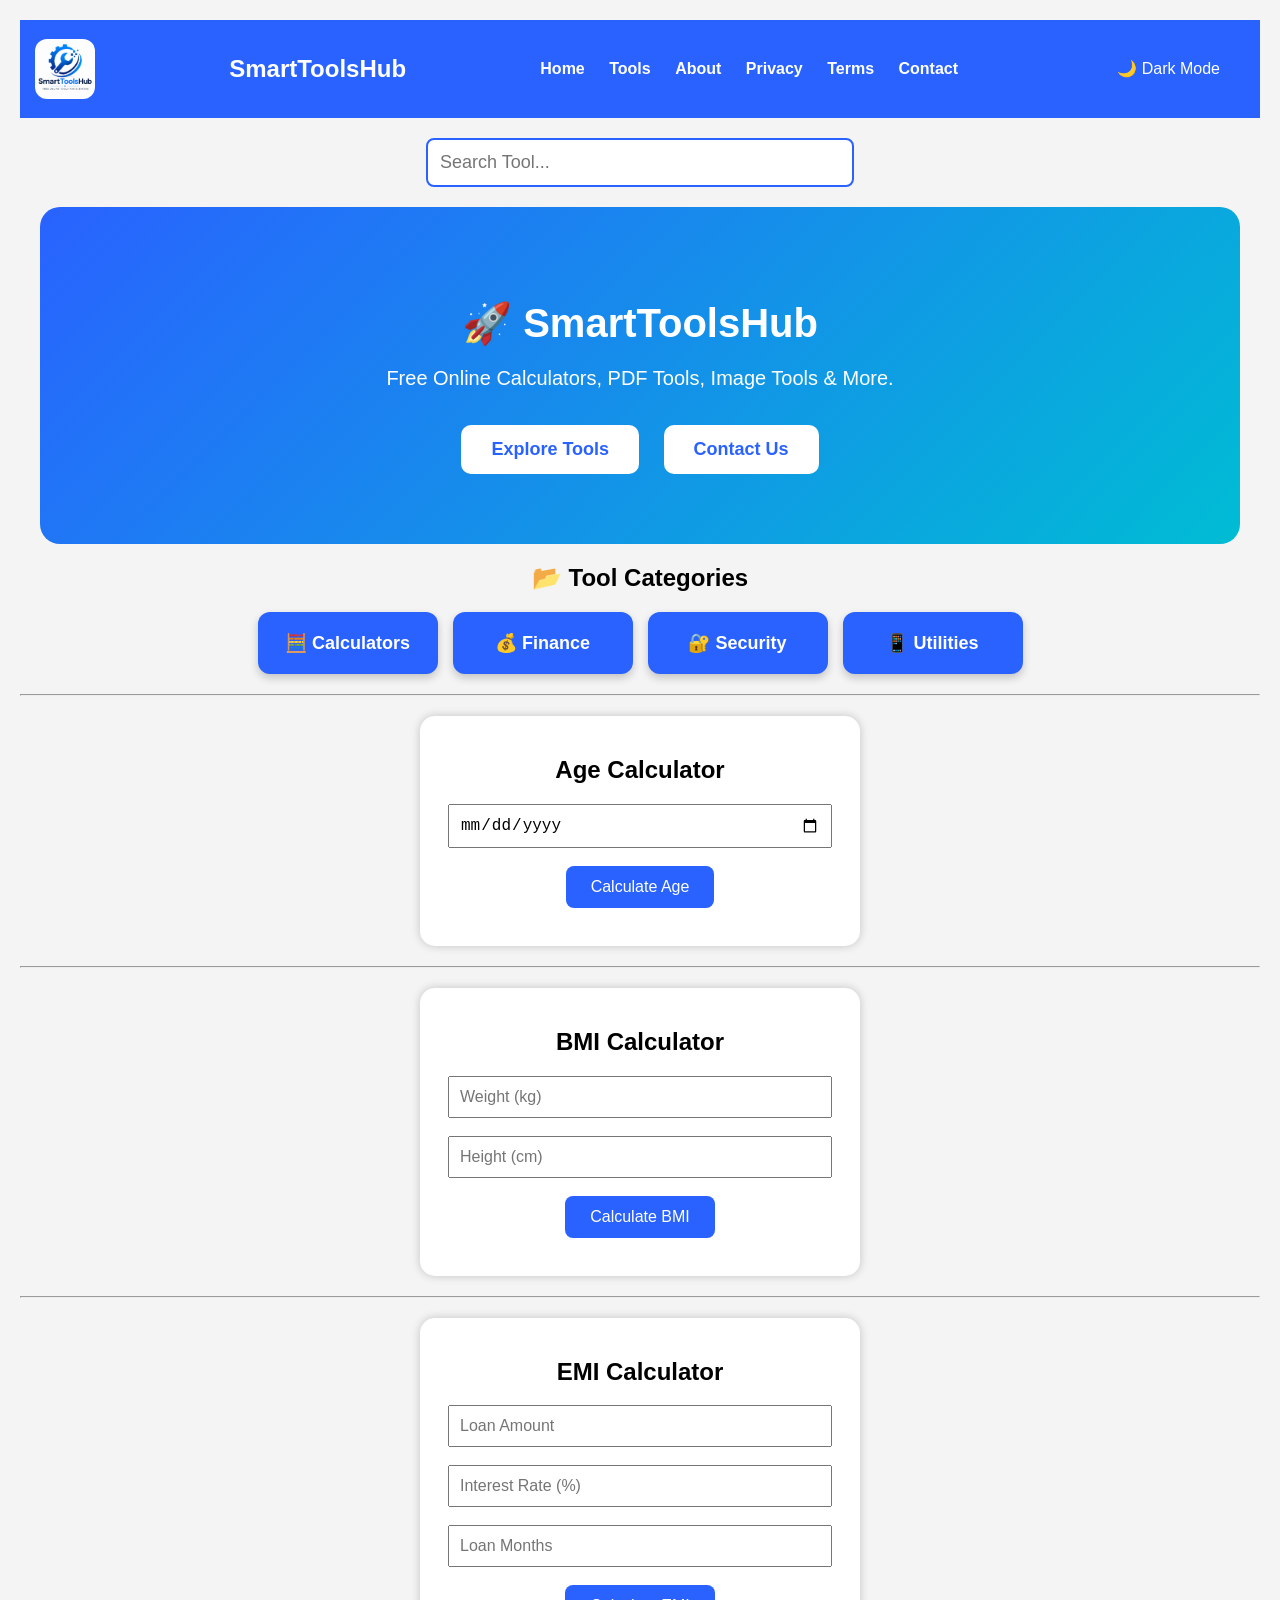
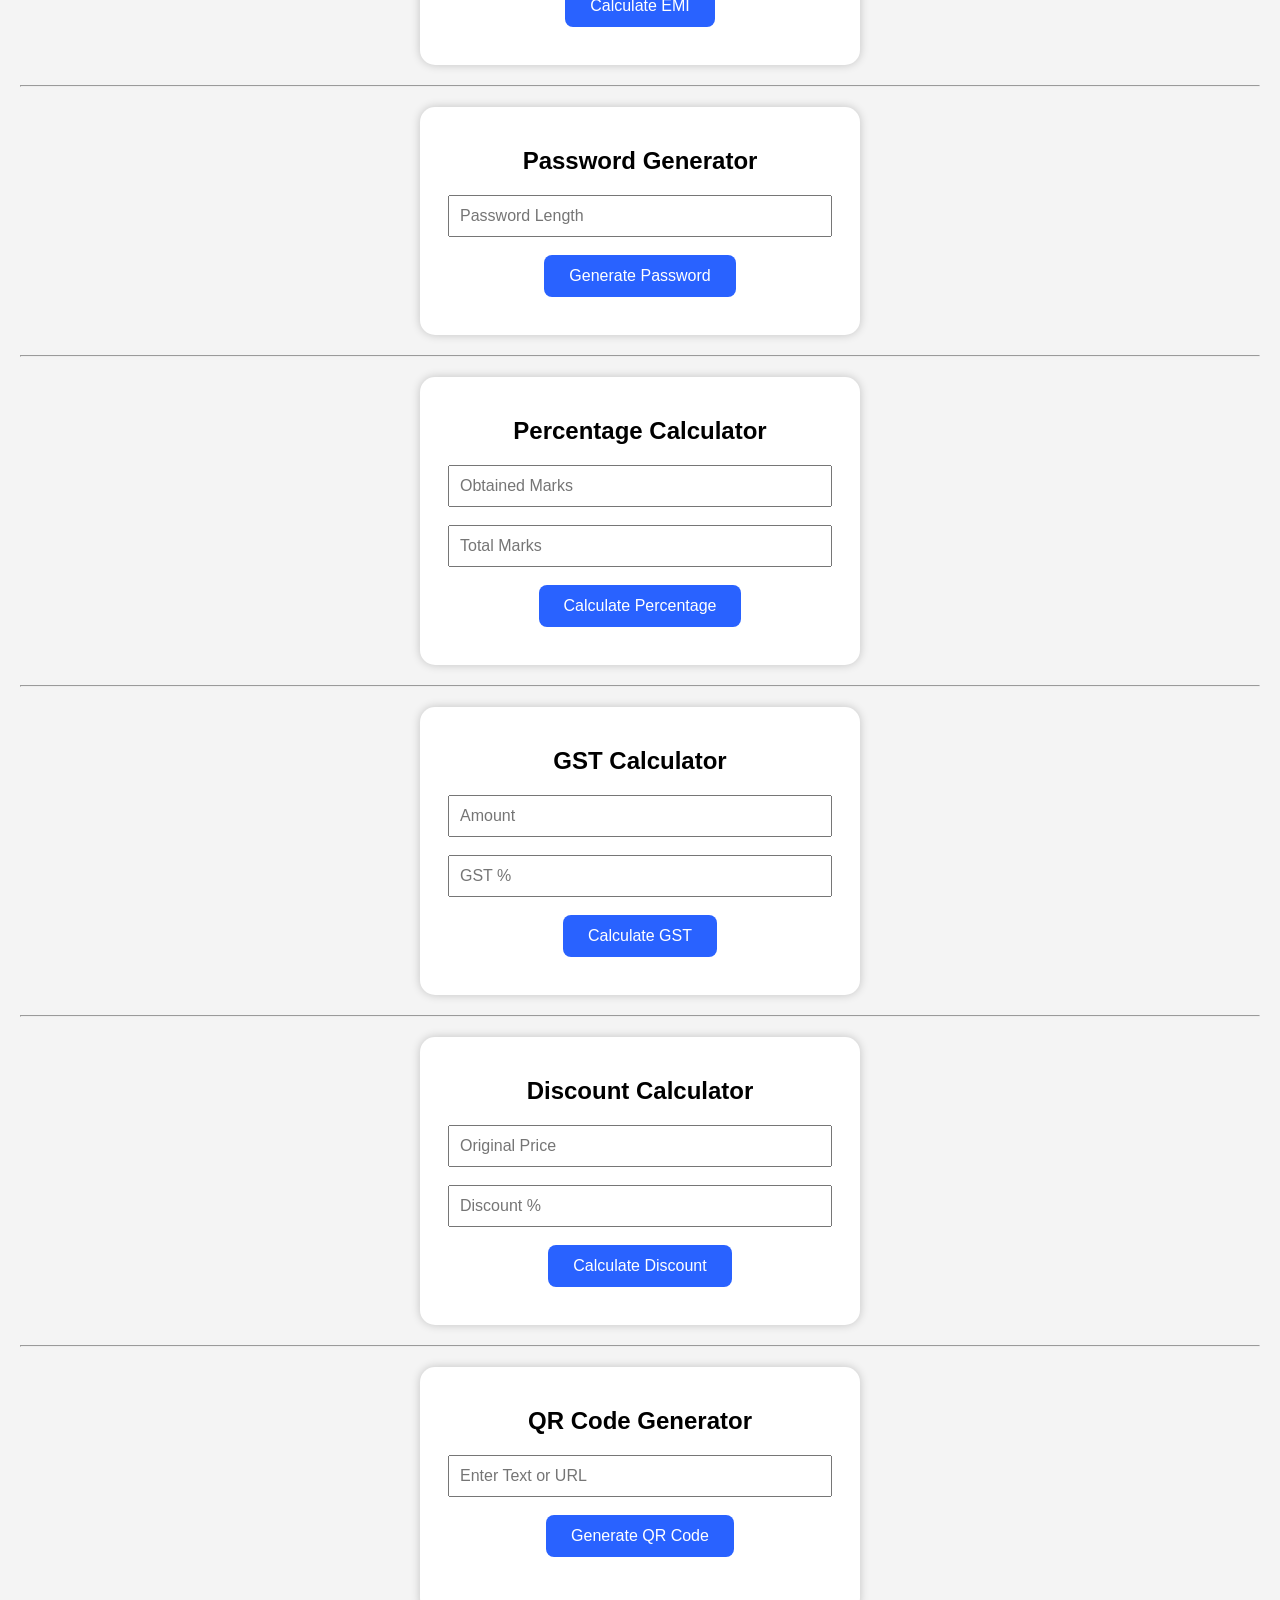
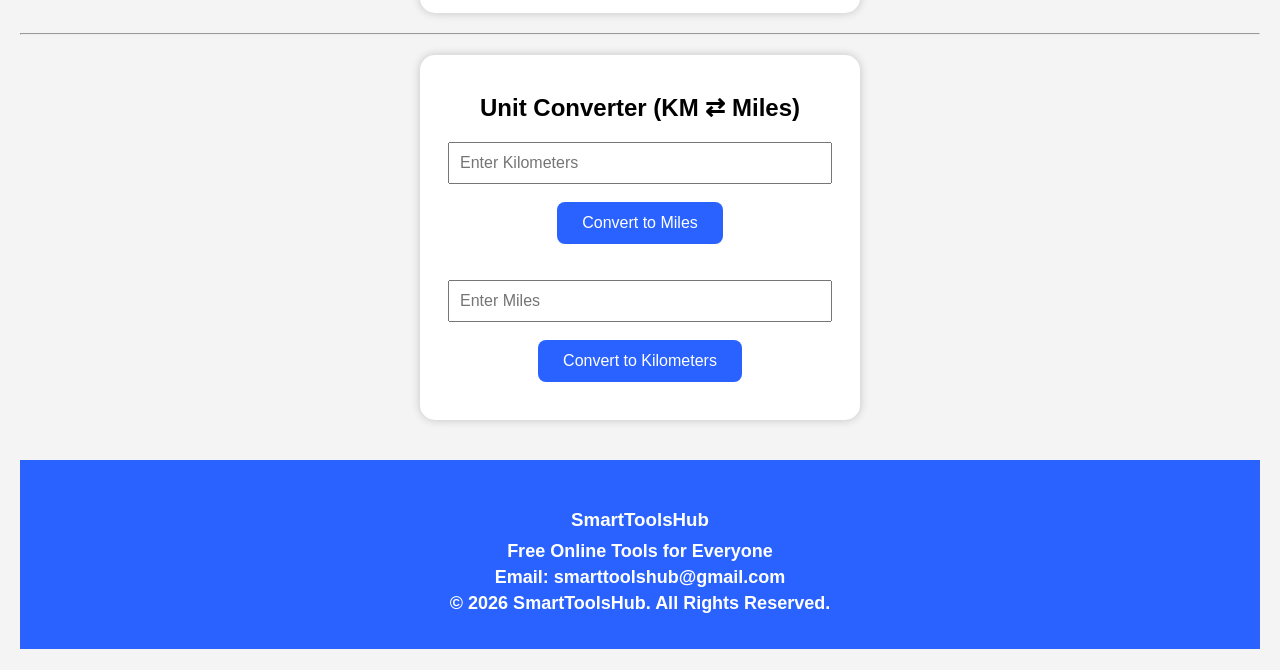
==== index.html @ 36fb3cd1 "Add unit converter for KM to Miles and vice versa" ====
<!DOCTYPE html>
<html lang="en">
<head>
<meta charset="UTF-8">
<meta name="viewport" content="width=device-width, initial-scale=1.0">
<title>SmartToolsHub</title>
<link rel="stylesheet" href="css/style.css">
<link rel="stylesheet" href="style.css">
</head>

<body>

<header>
    <img src="logo.png" class="logo" alt="SmartToolsHub Logo">

    <h2>SmartToolsHub</h2>

    <nav>
        <a href="#home">Home</a>
        <a href="#tools">Tools</a>
        <a href="about.html">About</a>
        <a href="privacy.html">Privacy</a>
        <a href="terms.html">Terms</a>
        <a href="#contact">Contact</a>
    </nav>

    <button id="darkBtn" onclick="toggleDarkMode()">
        🌙 Dark Mode
    </button>
    <button id="installBtn" style="display:none;">
📲 Install App
    </button>
</header>

<div class="search-box">
    <input
        type="text"
        id="search"
        placeholder="Search Tool..."
        onkeyup="searchTools()">
</div>

<section class="hero" id="home">

    <h1>🚀 SmartToolsHub</h1>

    <p>Free Online Calculators, PDF Tools, Image Tools & More.</p>

    <div class="hero-buttons">
        <button onclick="scrollToTools()">Explore Tools</button>

        <button onclick="window.scrollTo(0,document.body.scrollHeight)">
            Contact Us
        </button>
    </div>

</section>

<section id="tools">

<h2 style="text-align:center;">📂 Tool Categories</h2>

<div class="categories">

<div class="card">🧮 Calculators</div>

<div class="card">💰 Finance</div>

<div class="card">🔐 Security</div>

<div class="card">📱 Utilities</div>

</div>

<hr>
<div class="tool">

<h2>Age Calculator</h2>

<input type="date" id="dob">

<br><br>

<button onclick="calculateAge()">
Calculate Age
</button>

<p id="result"></p>

</div>

<hr>

<div class="tool">

<h2>BMI Calculator</h2>

<input type="number" id="weight" placeholder="Weight (kg)">

<br><br>

<input type="number" id="height" placeholder="Height (cm)">

<br><br>

<button onclick="calculateBMI()">
Calculate BMI
</button>

<p id="bmiResult"></p>

</div>

<hr>

<div class="tool">

<h2>EMI Calculator</h2>

<input type="number" id="loan" placeholder="Loan Amount">

<br><br>

<input type="number" id="interest" placeholder="Interest Rate (%)">

<br><br>

<input type="number" id="months" placeholder="Loan Months">

<br><br>

<button onclick="calculateEMI()">
Calculate EMI
</button>

<p id="emiResult"></p>

</div>
<hr>

<div class="tool">

<h2>Password Generator</h2>

<input type="number" id="length" placeholder="Password Length">

<br><br>

<button onclick="generatePassword()">
Generate Password
</button>

<p id="passwordResult"></p>

</div>
<hr>

<div class="tool">

<h2>Percentage Calculator</h2>

<input type="number" id="obtained" placeholder="Obtained Marks">

<br><br>

<input type="number" id="total" placeholder="Total Marks">

<br><br>

<button onclick="calculatePercentage()">
Calculate Percentage
</button>

<p id="percentageResult"></p>

</div>
<hr>

<div class="tool">

<h2>GST Calculator</h2>

<input type="number" id="amount" placeholder="Amount">

<br><br>

<input type="number" id="gst" placeholder="GST %">

<br><br>

<button onclick="calculateGST()">
Calculate GST
</button>

<p id="gstResult"></p>

</div>
<hr>

<div class="tool">

<h2>Discount Calculator</h2>

<input type="number" id="originalPrice" placeholder="Original Price">

<br><br>

<input type="number" id="discount" placeholder="Discount %">

<br><br>

<button onclick="calculateDiscount()">
Calculate Discount
</button>

<p id="discountResult"></p>

</div>
<hr>

<div class="tool">

<h2>QR Code Generator</h2>

<input type="text" id="qrText" placeholder="Enter Text or URL">

<br><br>

<button onclick="generateQR()">
Generate QR Code
</button>

<br><br>

<img id="qrImage" width="200">

</div>
<hr>

<div class="tool">

<h2>Unit Converter (KM ⇄ Miles)</h2>

<input type="number" id="km" placeholder="Enter Kilometers">

<br><br>

<button onclick="convertKM()">
Convert to Miles
</button>

<p id="kmResult"></p>

<br>

<input type="number" id="miles" placeholder="Enter Miles">

<br><br>

<button onclick="convertMiles()">
Convert to Kilometers
</button>

<p id="mileResult"></p>

</div>
</section>

<footer id="contact">

<h3>SmartToolsHub</h3>

<p>Free Online Tools for Everyone</p>
    <p>Email: smarttoolshub@gmail.com</p>

<p>© 2026 SmartToolsHub. All Rights Reserved.</p>

</footer>
    

<button id="topBtn" onclick="topFunction()">
⬆ Top
</button>
<script src="script.js"></script>
<script>
if ("serviceWorker" in navigator) {
    navigator.serviceWorker.register("service-worker.js")
    .then(() => console.log("Service Worker Registered"));
}
</script>
</body>
</html>
---- style.css ----
body{
font-family:Arial,sans-serif;
background:#f4f4f4;
margin:0;
padding:20px;
text-align:center;
}

header{
background:#2962ff;
color:white;
padding:15px;
display:flex;
justify-content:space-between;
align-items:center;
flex-wrap:wrap;
}

nav a{
color:white;
text-decoration:none;
margin:10px;
font-weight:bold;
}

nav a:hover{
text-decoration:underline;
}

h1{
color:#2962ff;
}

.tool{
background:white;
max-width:400px;
margin:20px auto;
padding:20px;
border-radius:15px;
box-shadow:0 0 10px rgba(0,0,0,0.2);
}

input{
width:90%;
padding:10px;
font-size:16px;
}

button{
padding:12px 25px;
background:#2962ff;
color:white;
border:none;
border-radius:8px;
font-size:16px;
cursor:pointer;
}

button:hover{
background:#0039cb;
}

p{
font-size:18px;
font-weight:bold;
}
.hero{
background:#2962ff;
color:white;
padding:50px 20px;
text-align:center;
margin-bottom:30px;
border-radius:15px;
}

.hero h1{
font-size:36px;
margin-bottom:10px;
color:white;
}

.hero p{
font-size:20px;
margin-bottom:20px;
font-weight:normal;
}

.hero button{
background:white;
color:#2962ff;
font-weight:bold;
}
.search-box{
text-align:center;
margin:20px;
}

.search-box input{
width:90%;
max-width:400px;
padding:12px;
font-size:18px;
border-radius:8px;
border:2px solid #2962ff;
}
.hero{
background:linear-gradient(135deg,#2962ff,#00bcd4);
padding:60px 20px;
text-align:center;
color:white;
border-radius:20px;
margin:20px;
}

.hero h1{
font-size:40px;
margin-bottom:15px;
}

.hero p{
font-size:20px;
margin-bottom:25px;
}

.hero-buttons button{
margin:10px;
padding:14px 30px;
border:none;
border-radius:10px;
font-size:18px;
cursor:pointer;
background:white;
color:#2962ff;
font-weight:bold;
}
.dark{
background:#121212;
color:white;
}

.dark .tool{
background:#1f1f1f;
color:white;
}

.dark input{
background:#333;
color:white;
border:1px solid white;
}


footer{
background:#2962ff;
color:white;
text-align:center;
padding:30px;
margin-top:40px;
}

footer h3{
margin-bottom:10px;
}

footer p{
margin:5px;
}
.categories{
display:flex;
flex-wrap:wrap;
justify-content:center;
gap:15px;
margin:20px;
}

.card{
background:#2962ff;
color:white;
padding:20px;
width:140px;
text-align:center;
border-radius:12px;
font-size:18px;
font-weight:bold;
box-shadow:0 4px 8px rgba(0,0,0,0.2);
transition:0.3s;
}

.card:hover{
transform:scale(1.05);
}
#topBtn{
position:fixed;
bottom:20px;
right:20px;
padding:12px 16px;
font-size:18px;
border:none;
border-radius:50%;
background:#2962ff;
color:white;
cursor:pointer;
display:none;
box-shadow:0 4px 10px rgba(0,0,0,0.3);
}

#topBtn:hover{
background:#0d47a1;
}
textarea{
width:90%;
max-width:400px;
height:120px;
padding:10px;
border-radius:8px;
font-size:16px;
}
/* Professional Tool Cards */

.tool{
transition:0.3s;
}

.tool:hover{
transform:translateY(-8px);
box-shadow:0 10px 25px rgba(0,0,0,.25);
}

input{
outline:none;
transition:.3s;
}

input:focus{
border:2px solid #2962ff;
box-shadow:0 0 10px rgba(41,98,255,.3);
}

button{
transition:.3s;
}

button:hover{
transform:scale(1.05);
}

.card{
cursor:pointer;
}

.card:hover{
background:#0d47a1;
}

.logo{
    width:60px;
    height:60px;
    border-radius:12px;
    object-fit:contain;
    margin-right:10px;
}

header{
    display:flex;
    align-items:center;
    justify-content:space-between;
    flex-wrap:wrap;
}
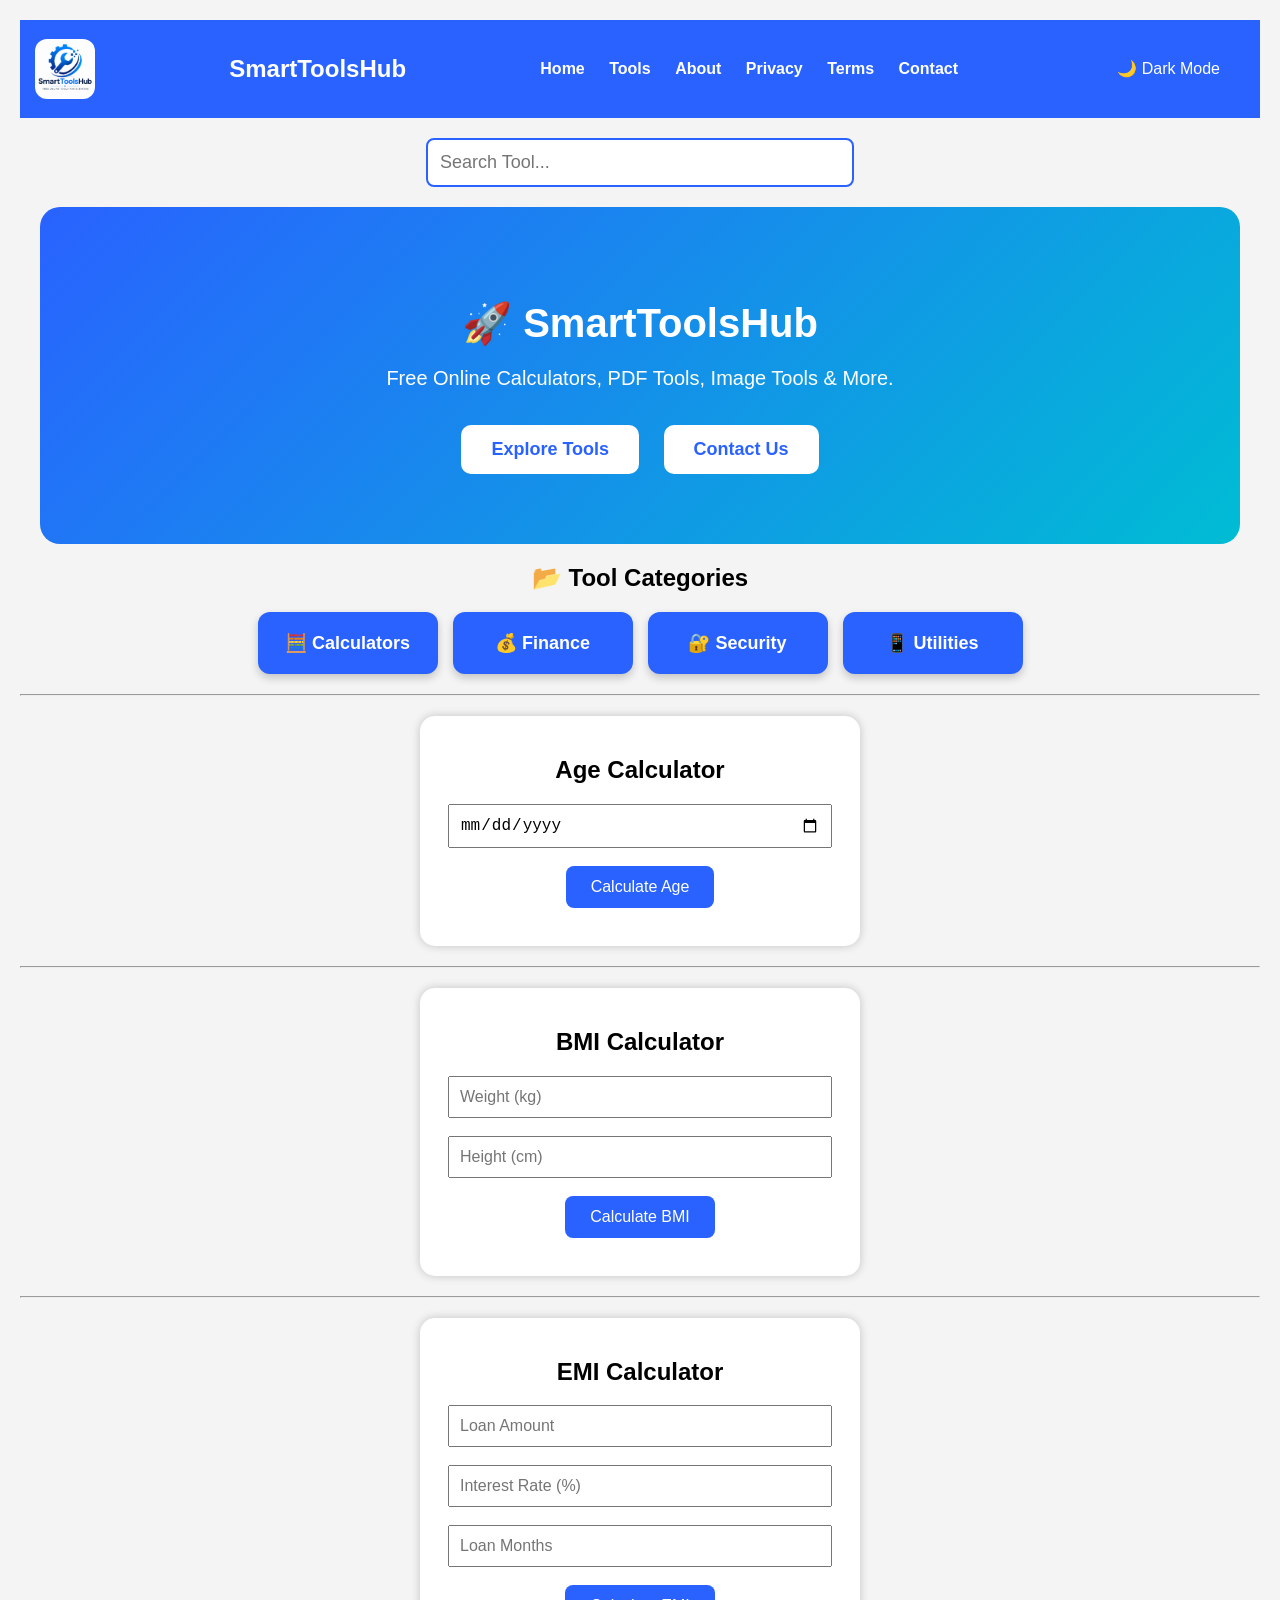
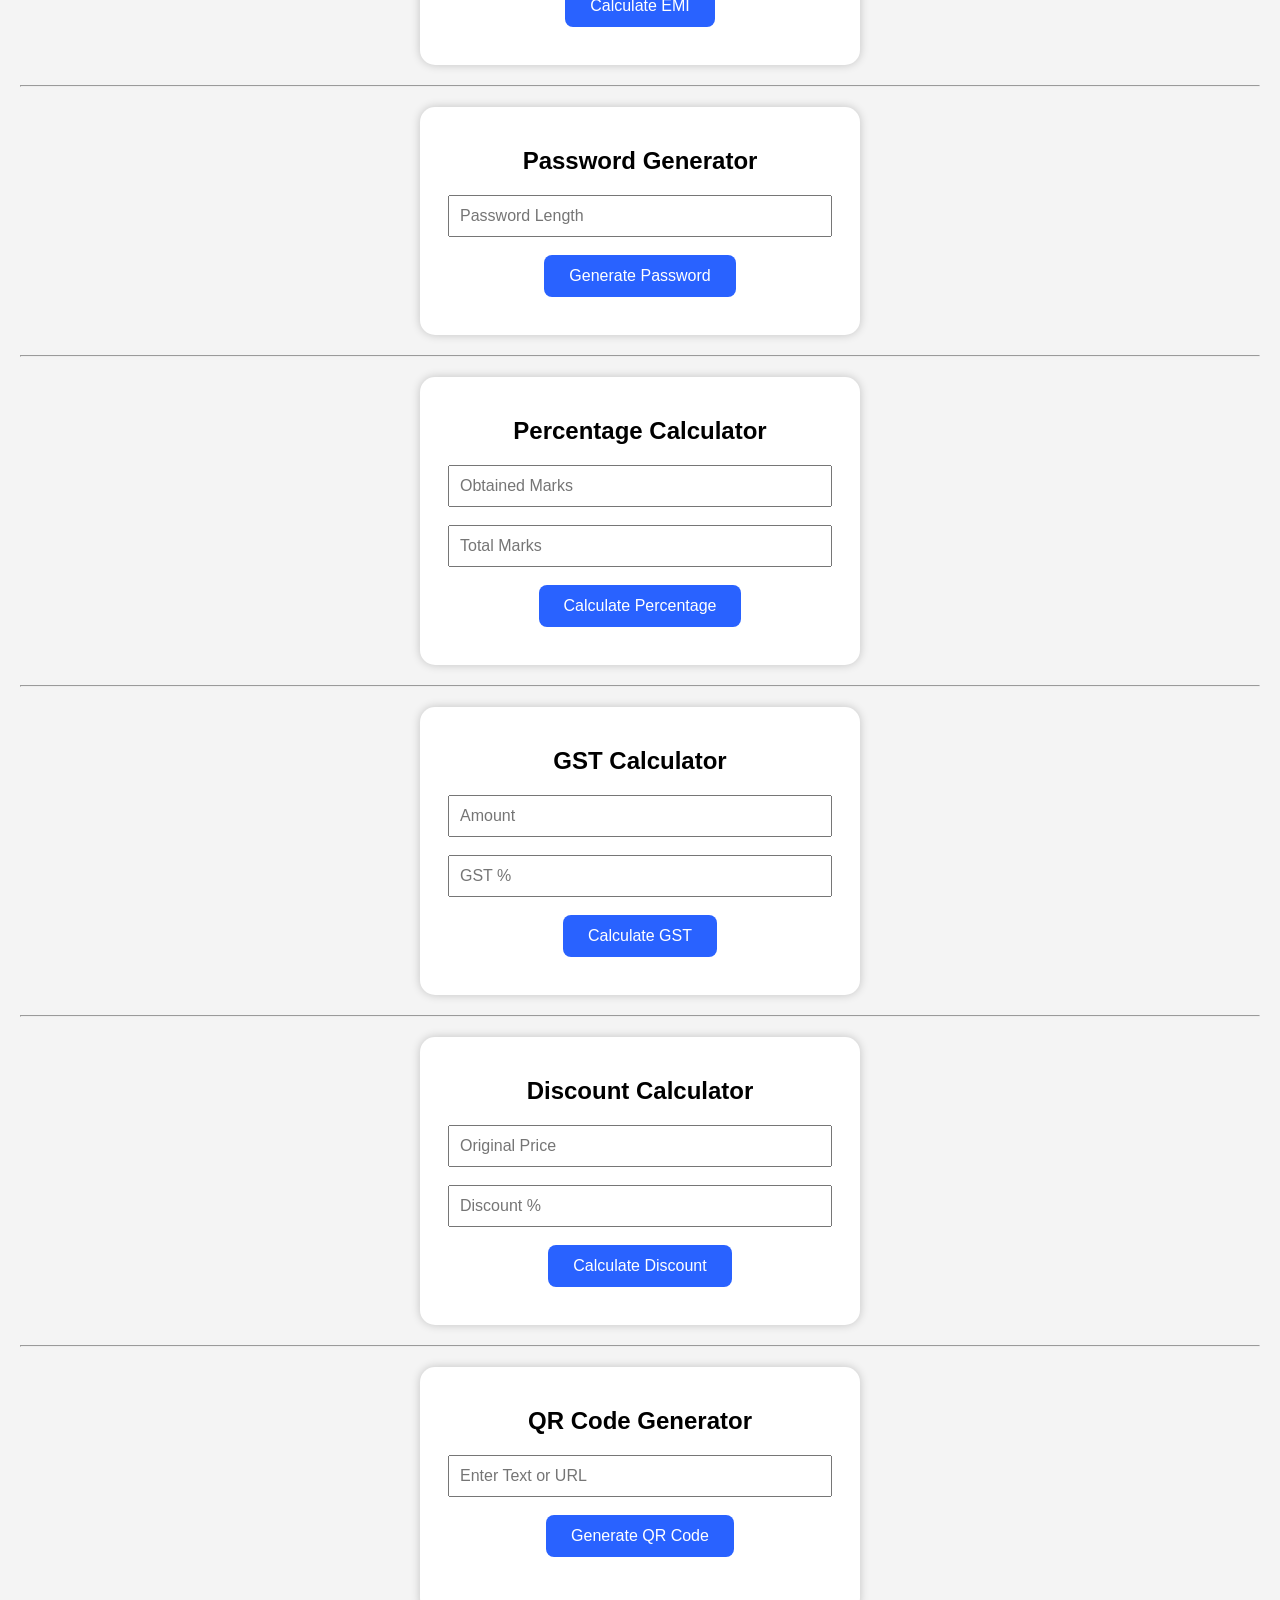
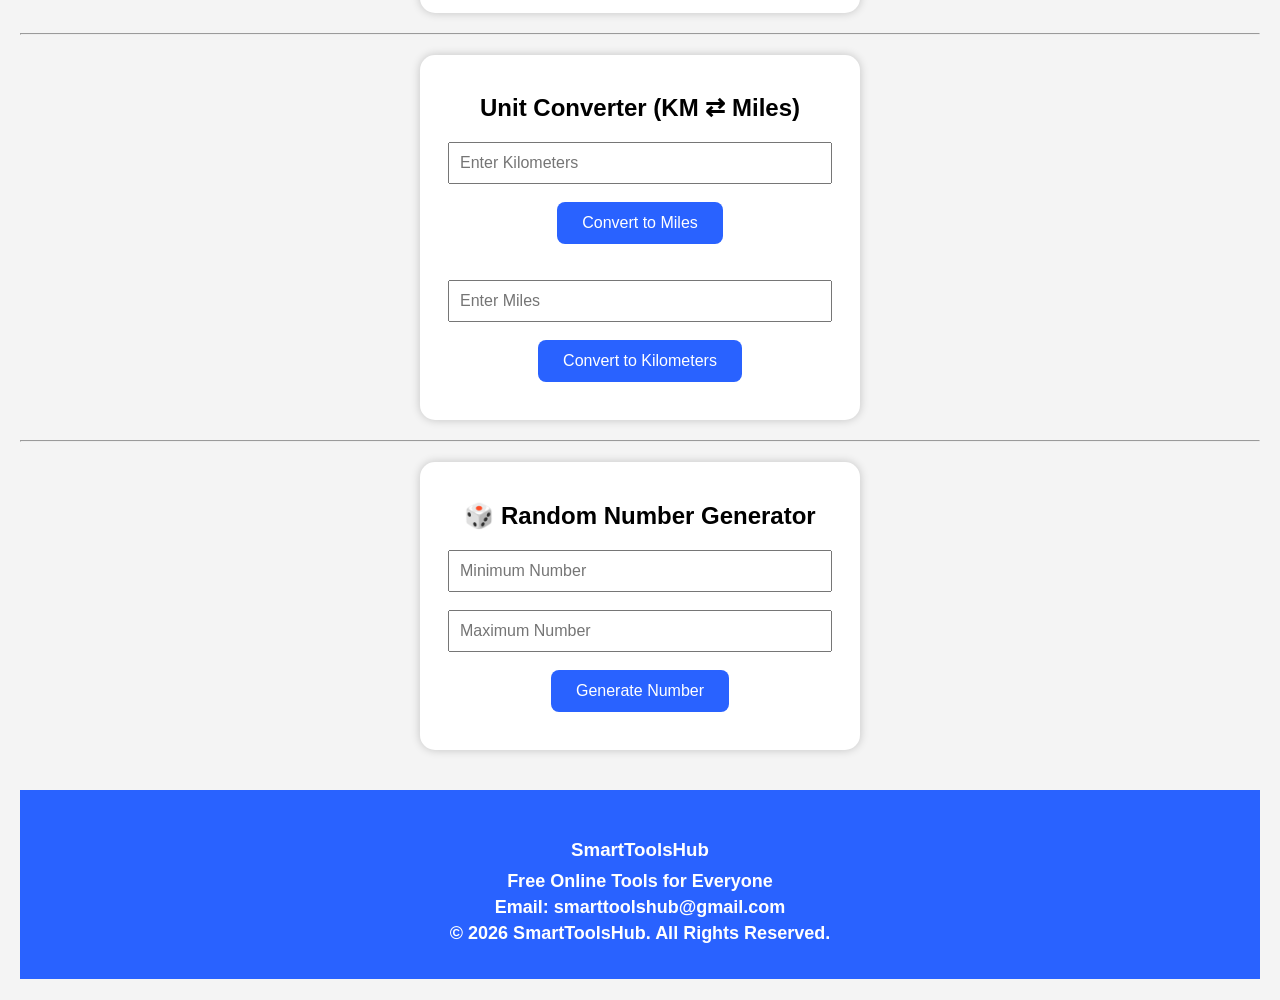
==== commit 55021648: "Add random number generator section to index.html" ====
--- a/index.html
+++ b/index.html
@@ -262,8 +262,28 @@
 </button>
 
 <p id="mileResult"></p>
-
-</div>
+</div>
+<hr>
+
+<div class="tool">
+
+<h2>🎲 Random Number Generator</h2>
+
+<input type="number" id="min" placeholder="Minimum Number">
+
+<br><br>
+
+<input type="number" id="max" placeholder="Maximum Number">
+
+<br><br>
+
+<button onclick="generateRandom()">
+Generate Number
+</button>
+
+<p id="randomResult"></p>
+
+</div>    
 </section>
 
 <footer id="contact">
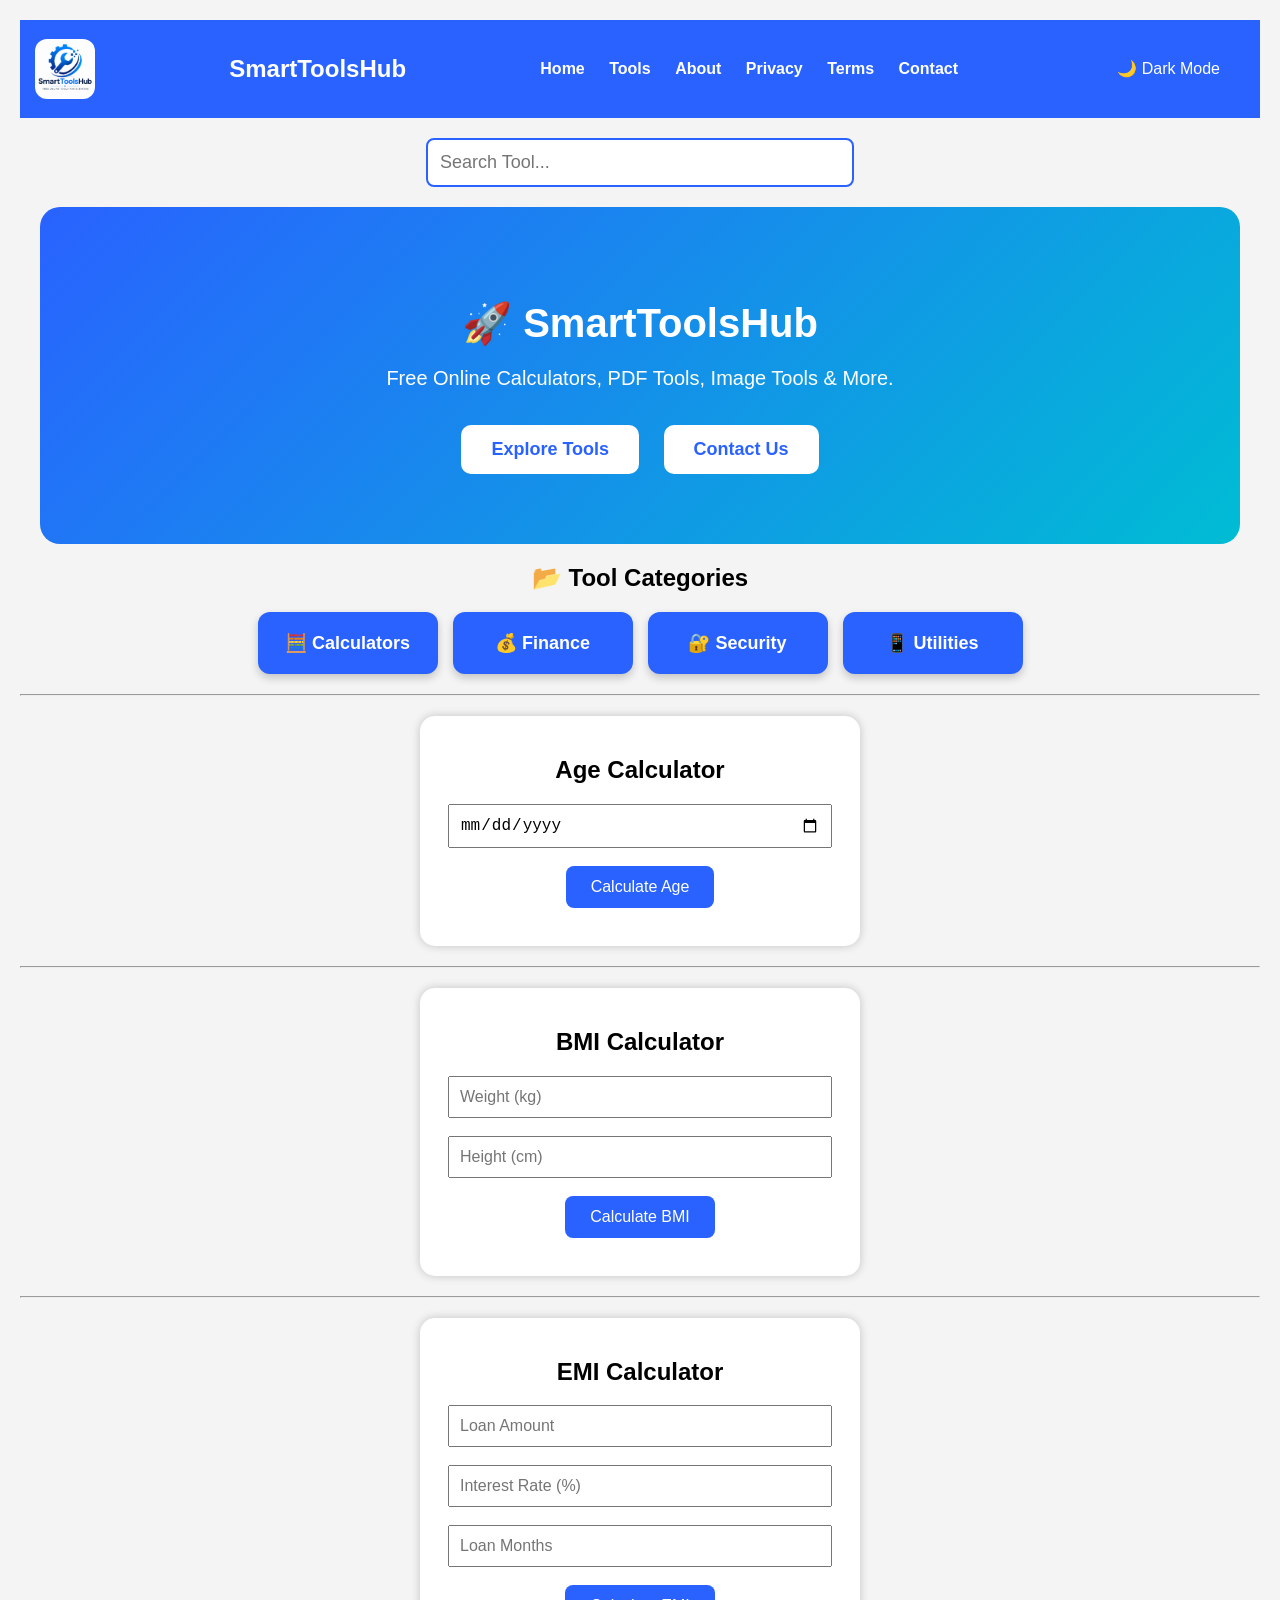
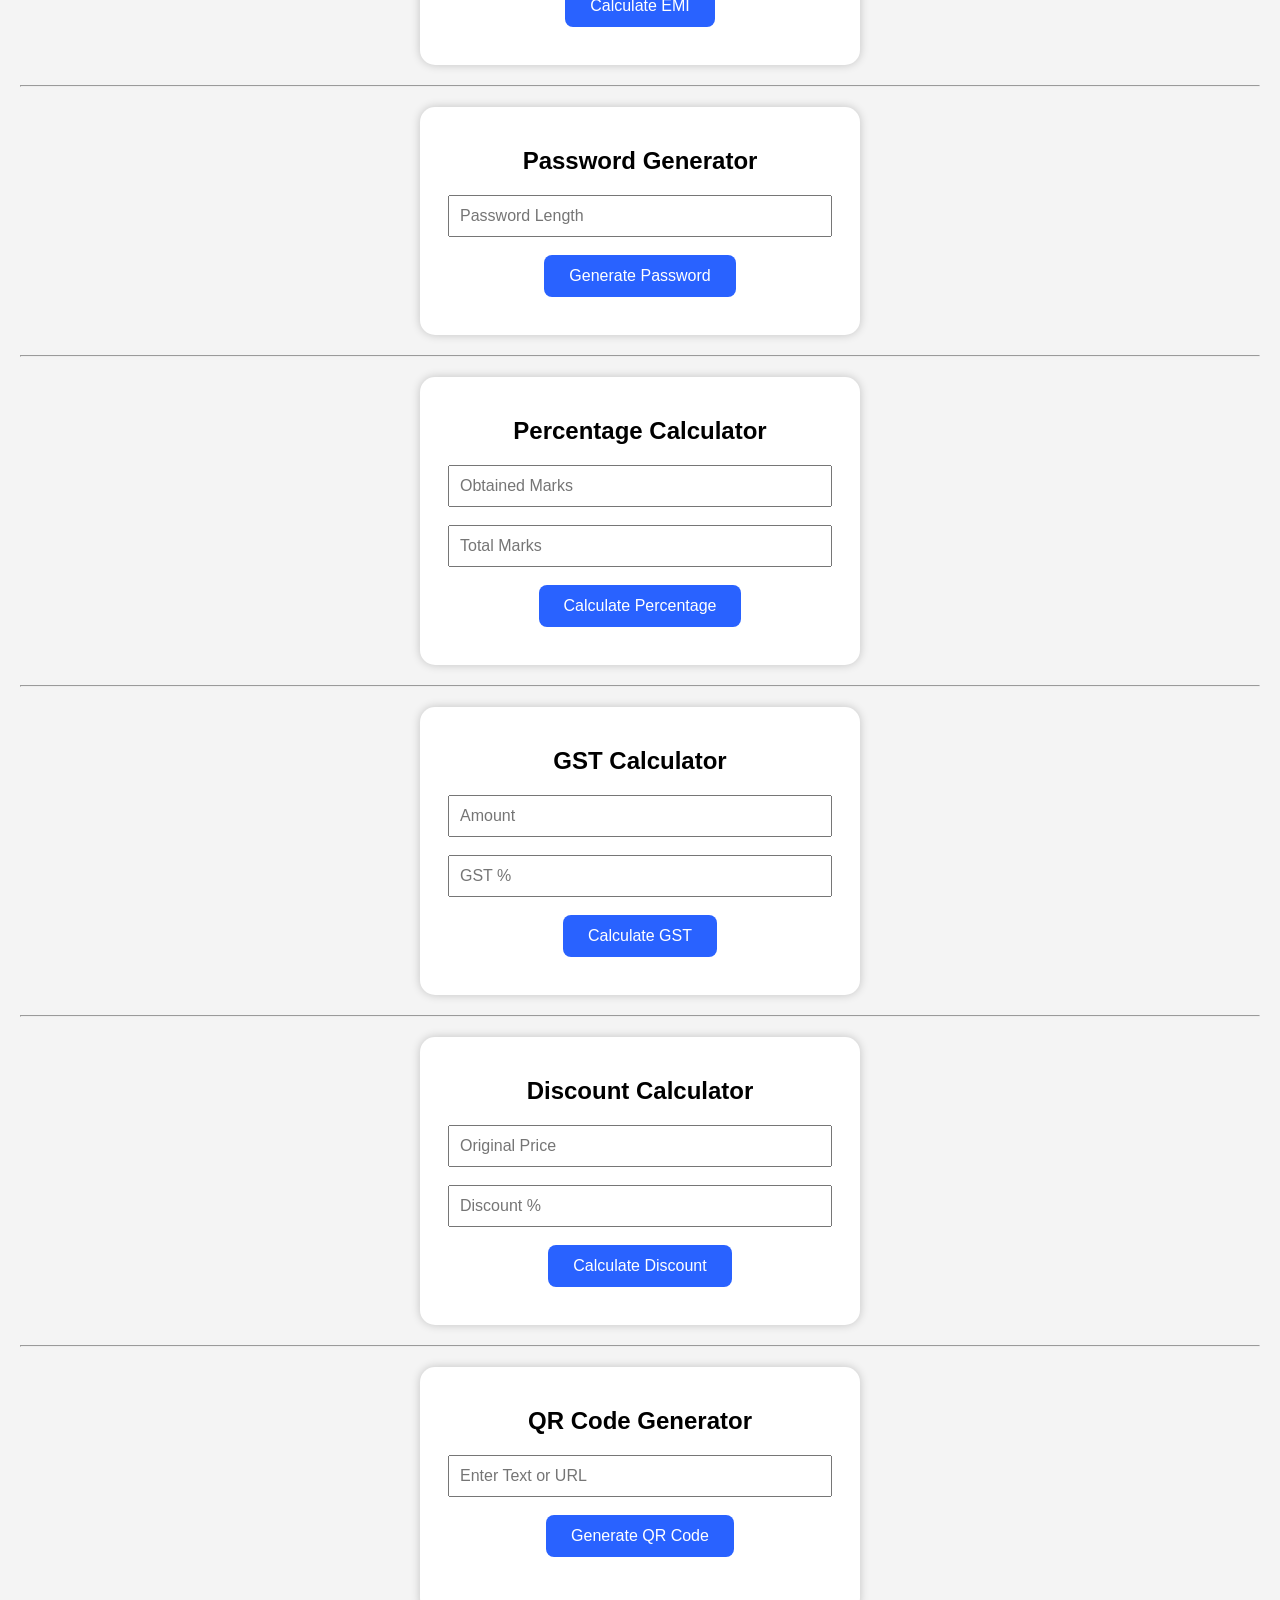
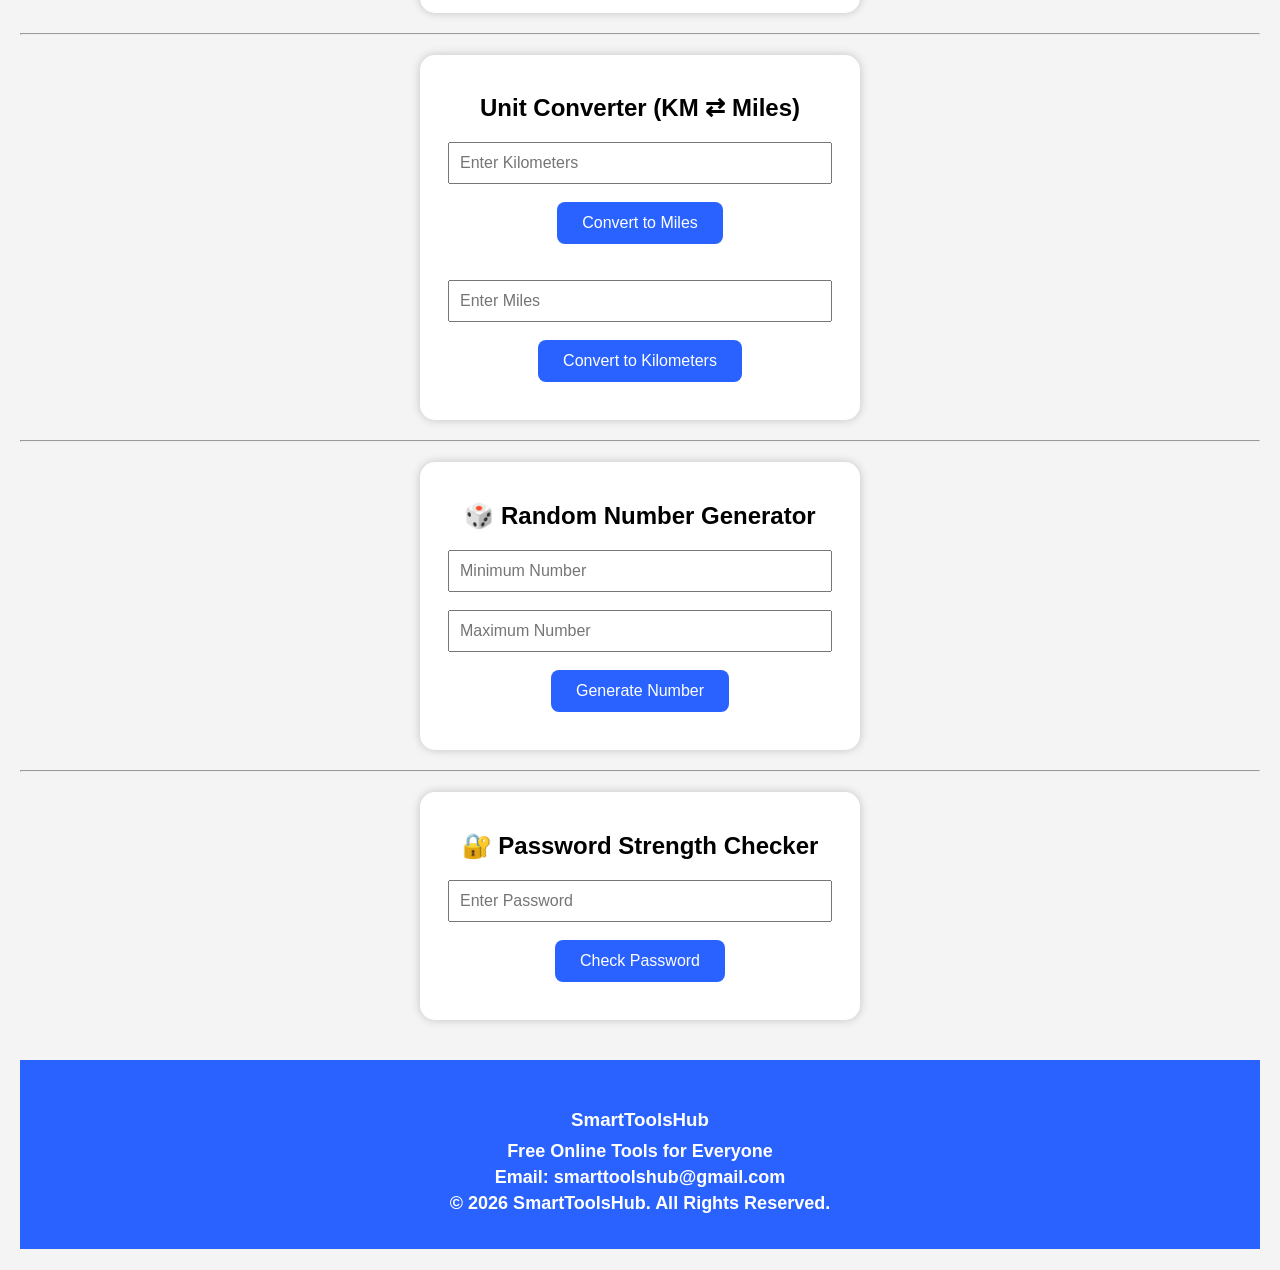
==== commit 67f52ac6: "Add password strength checker to index.html" ====
--- a/index.html
+++ b/index.html
@@ -283,7 +283,27 @@
 
 <p id="randomResult"></p>
 
-</div>    
+</div> 
+    <hr>
+
+<div class="tool">
+
+<h2>🔐 Password Strength Checker</h2>
+
+<input
+type="password"
+id="passwordCheck"
+placeholder="Enter Password">
+
+<br><br>
+
+<button onclick="checkPasswordStrength()">
+Check Password
+</button>
+
+<p id="strengthResult"></p>
+
+</div>
 </section>
 
 <footer id="contact">
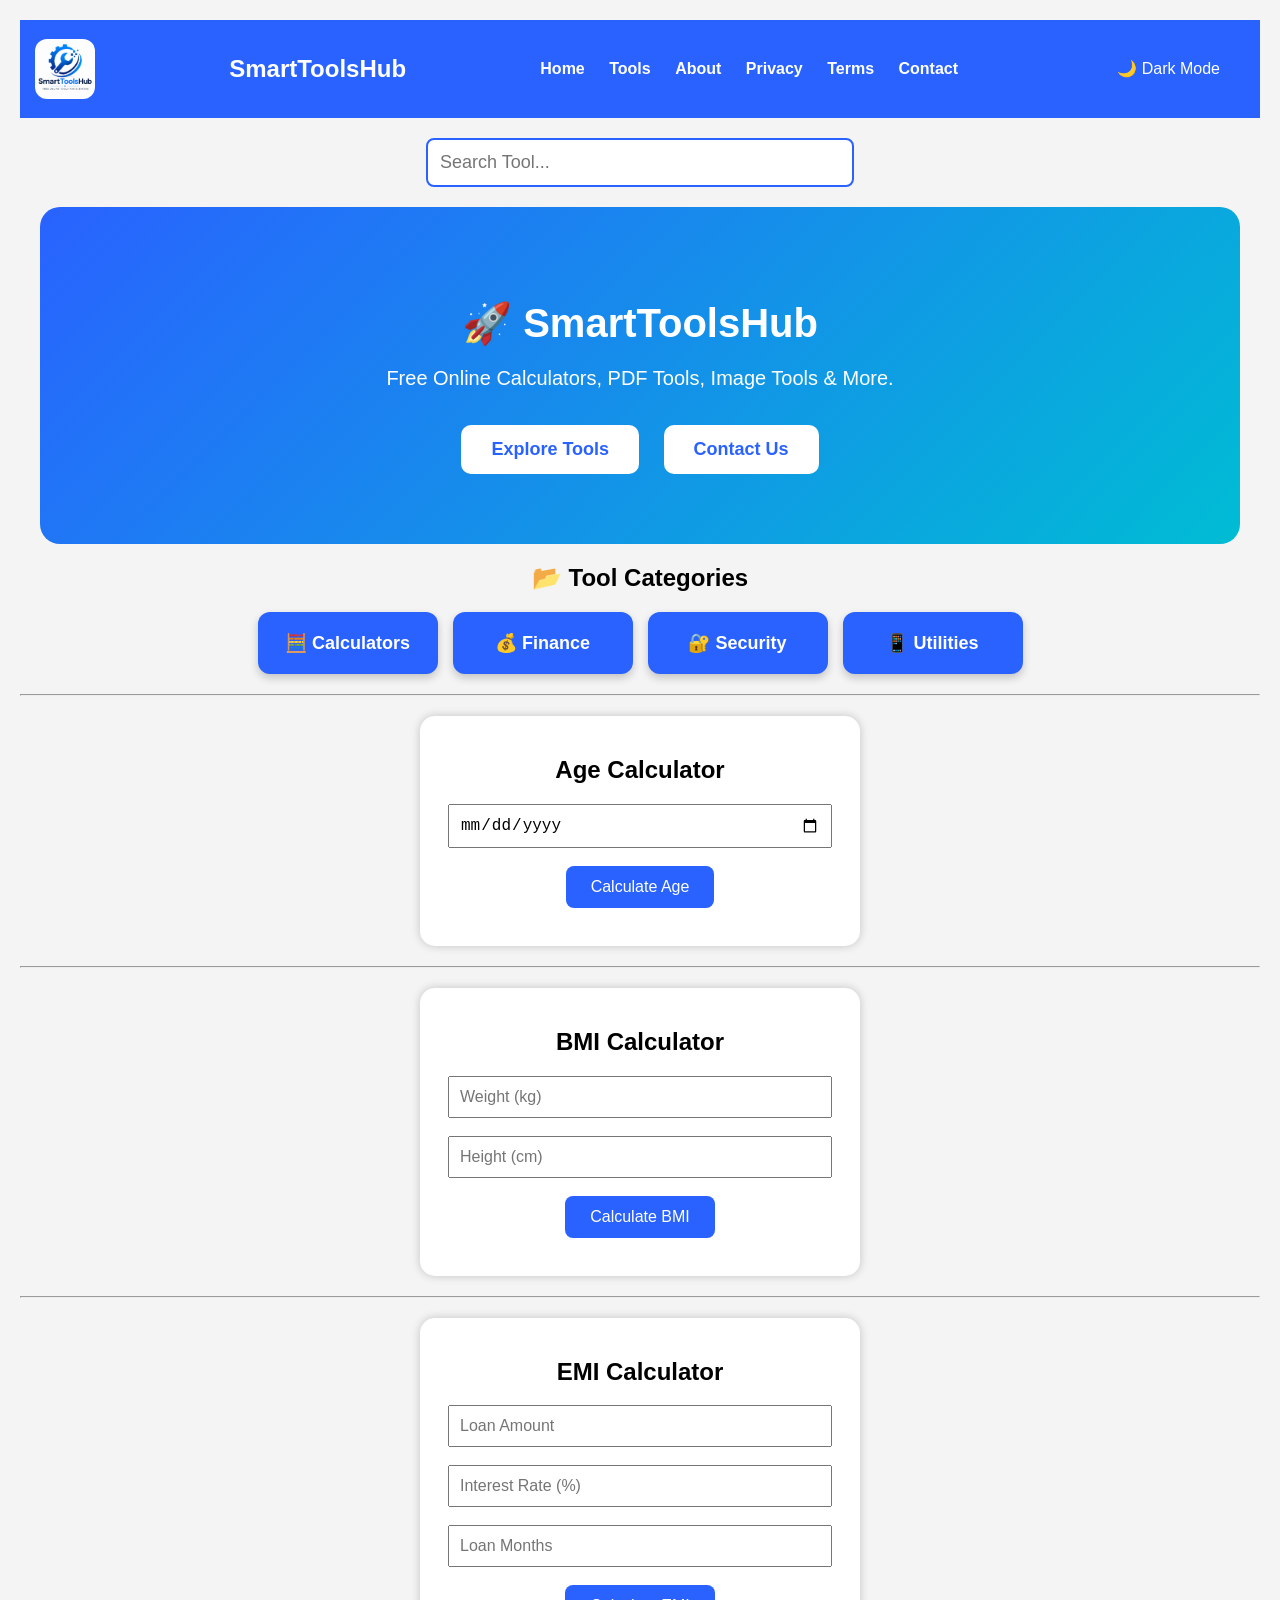
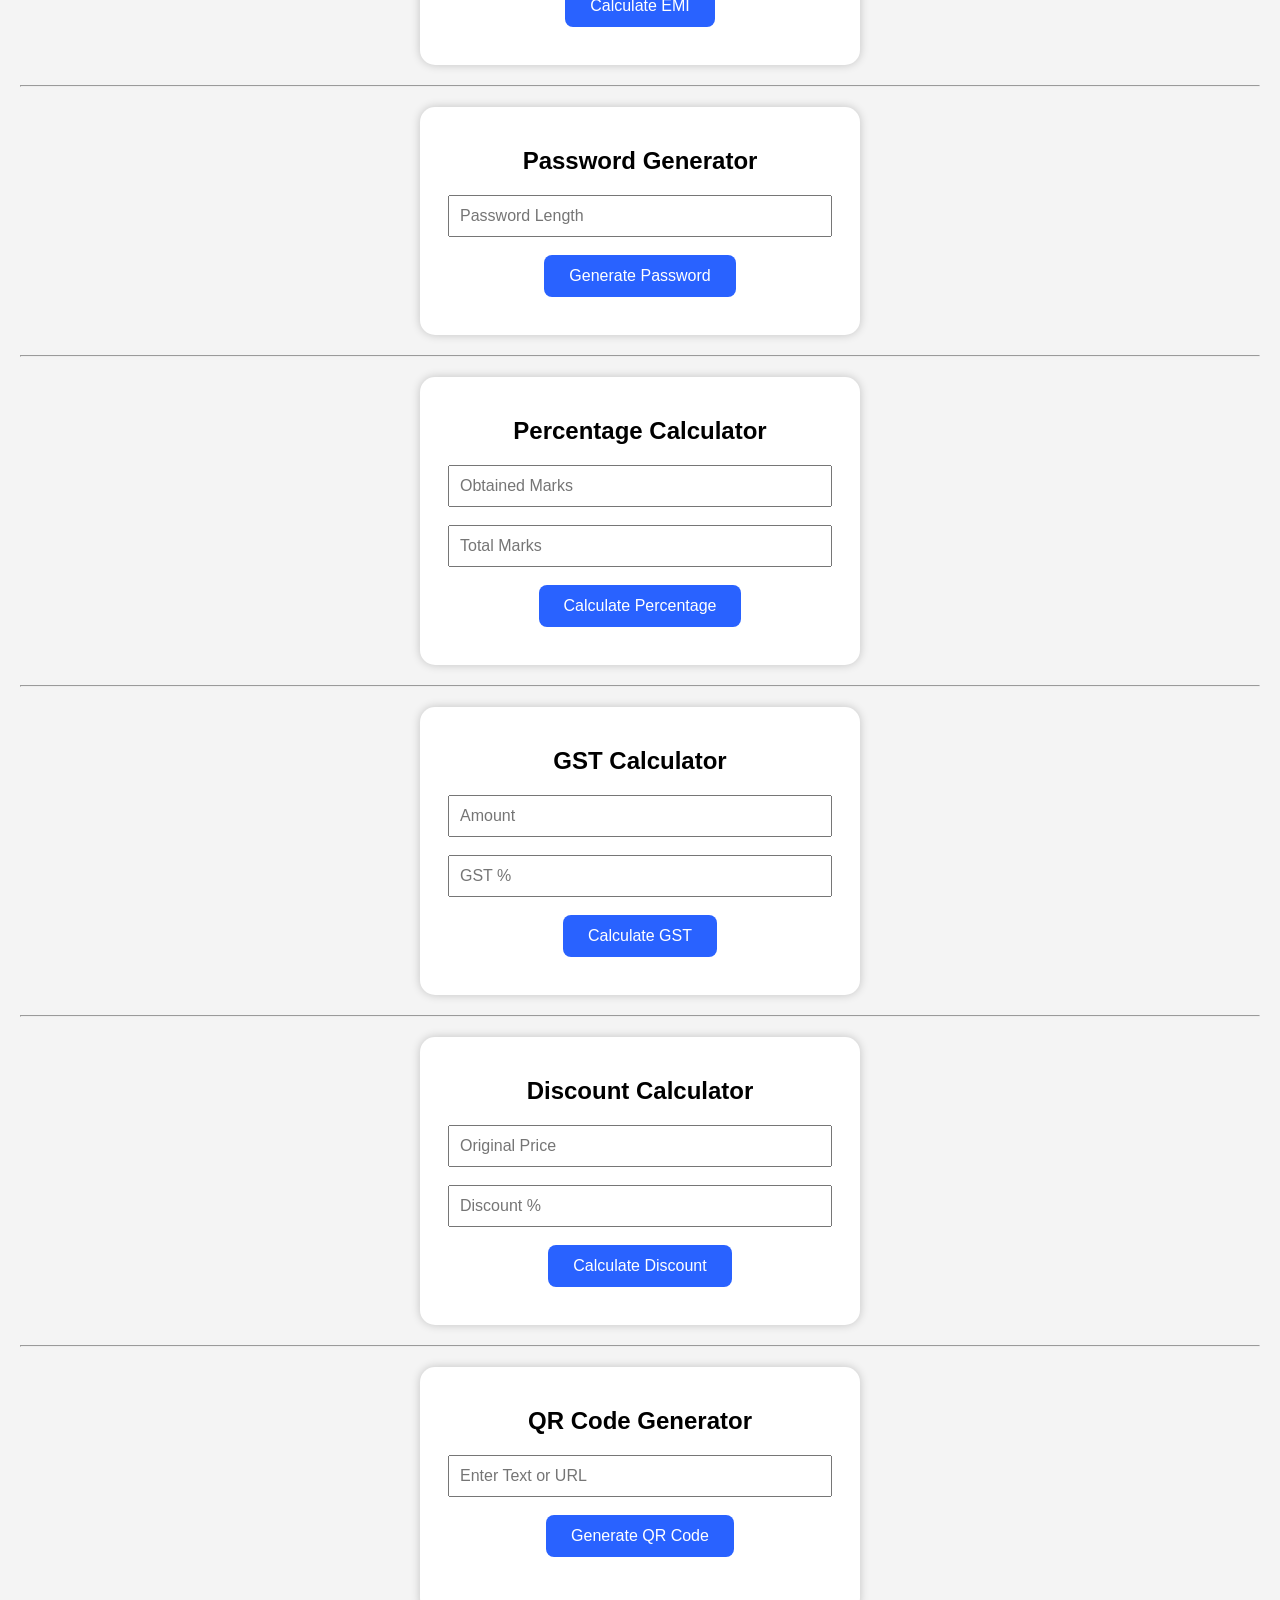
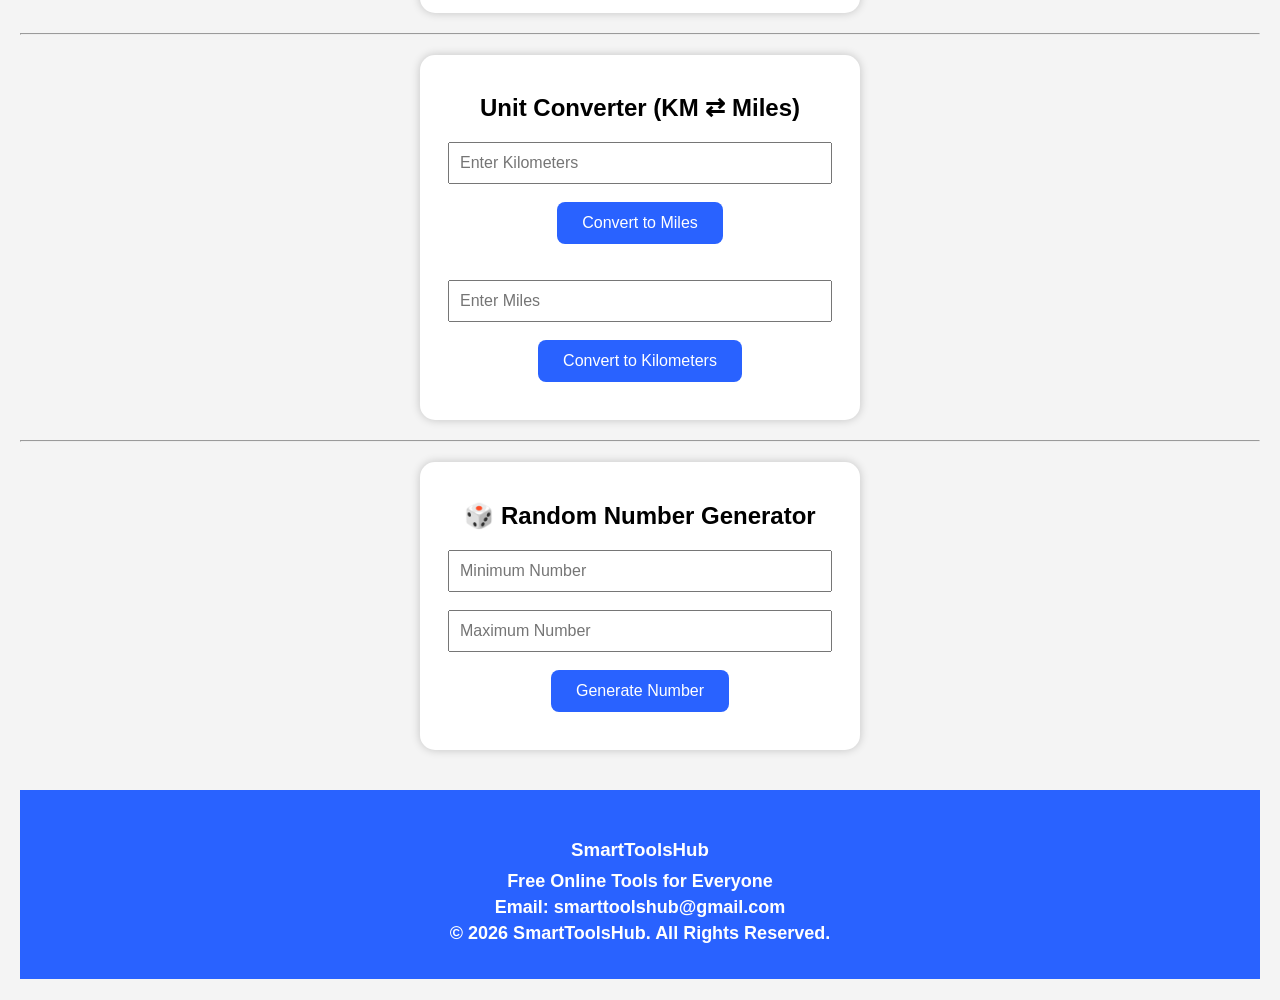
==== commit 80d29f2a: "Remove password strength checker from index.html Removed the password strength checker section from " ====
--- a/index.html
+++ b/index.html
@@ -284,26 +284,7 @@
 <p id="randomResult"></p>
 
 </div> 
-    <hr>
-
-<div class="tool">
-
-<h2>🔐 Password Strength Checker</h2>
-
-<input
-type="password"
-id="passwordCheck"
-placeholder="Enter Password">
-
-<br><br>
-
-<button onclick="checkPasswordStrength()">
-Check Password
-</button>
-
-<p id="strengthResult"></p>
-
-</div>
+
 </section>
 
 <footer id="contact">
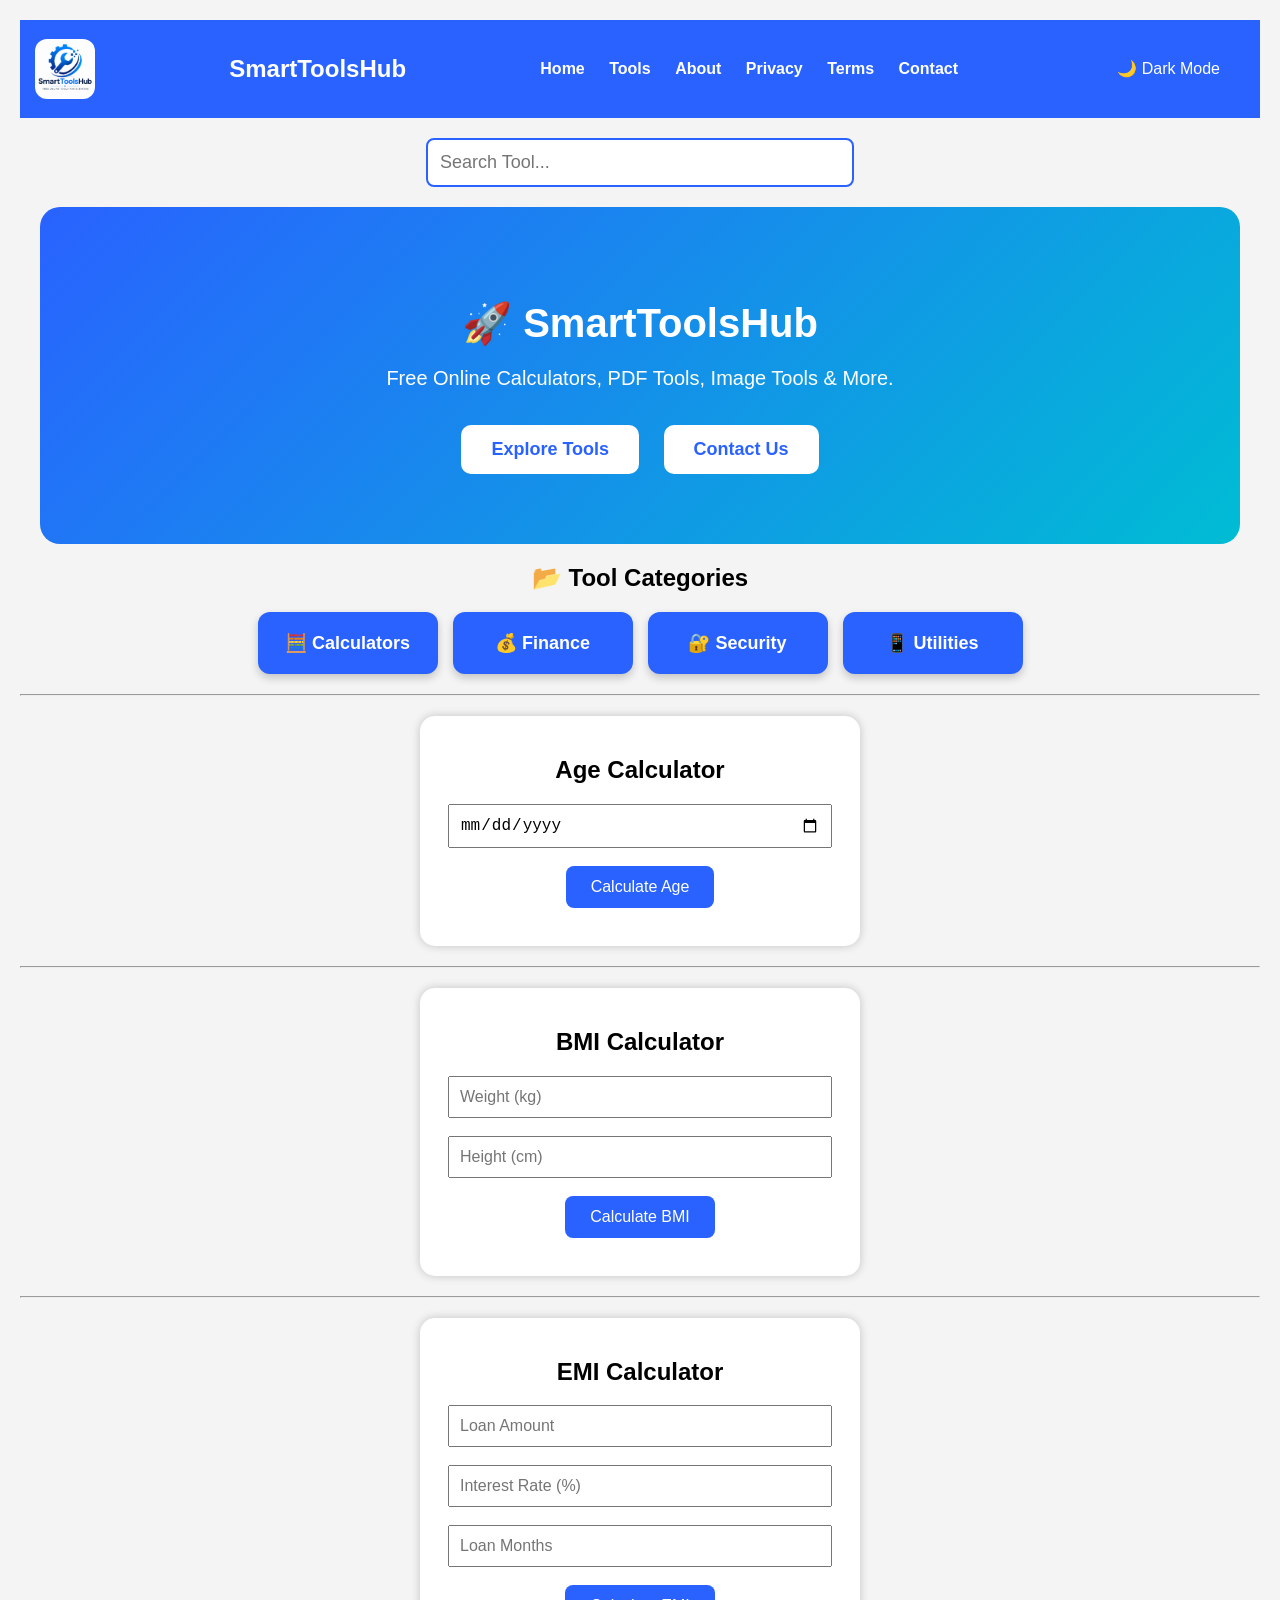
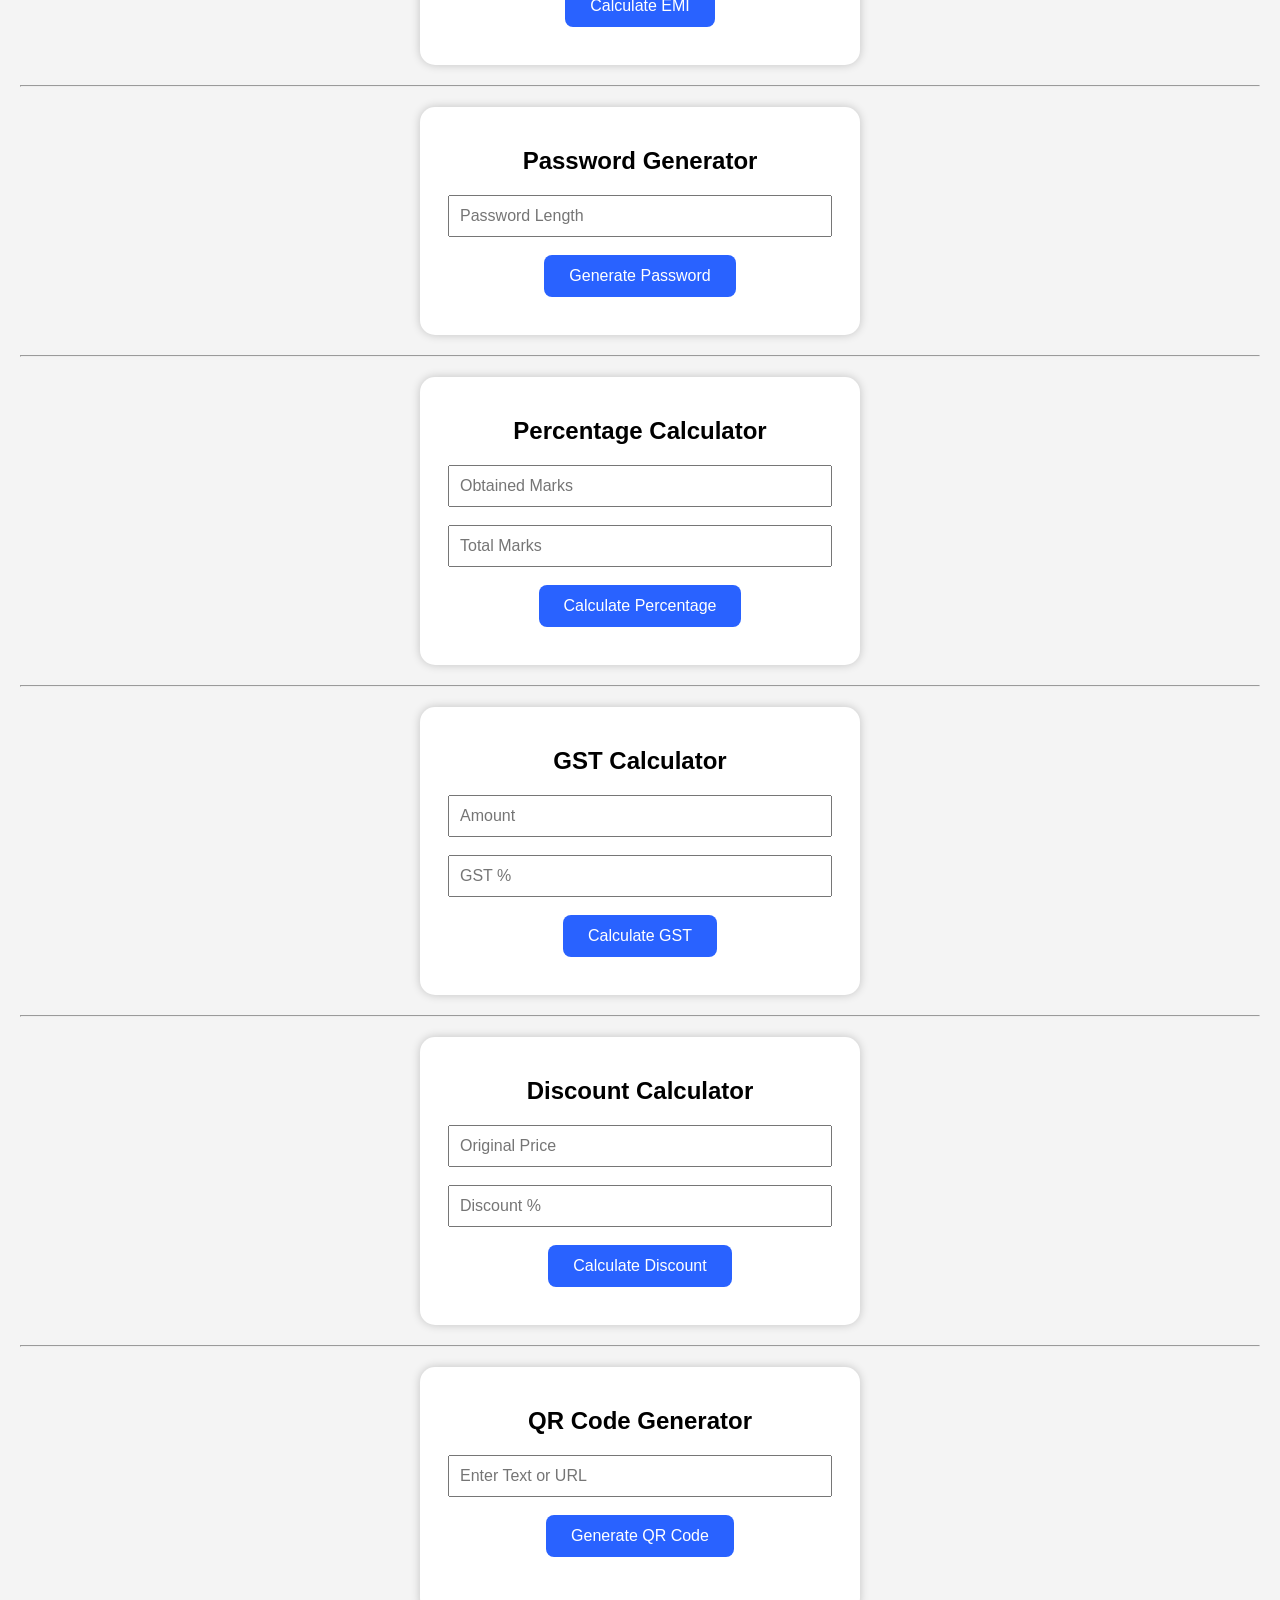
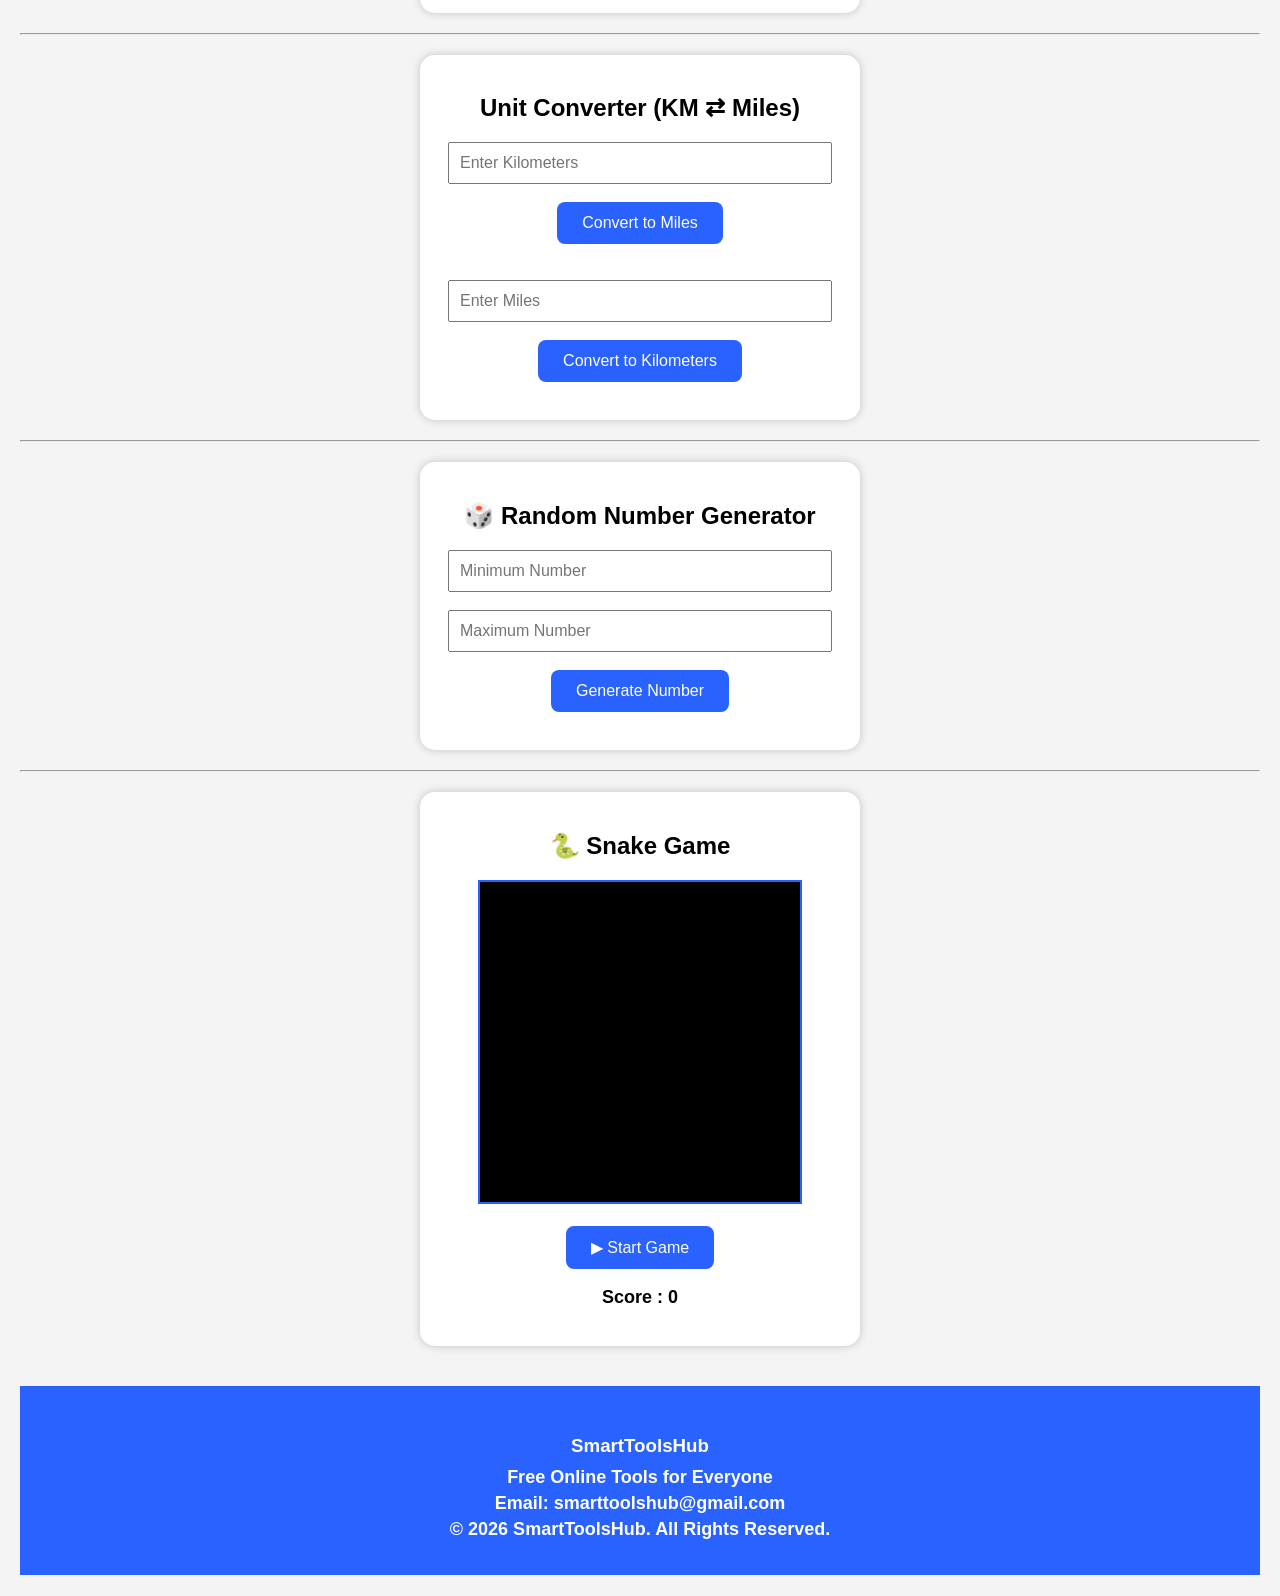
==== commit 76898b1c: "Add Snake Game section to index.html" ====
--- a/index.html
+++ b/index.html
@@ -284,7 +284,25 @@
 <p id="randomResult"></p>
 
 </div> 
-
+<hr>
+
+<div class="tool">
+
+<h2>🐍 Snake Game</h2>
+
+<canvas id="snakeGame" width="320" height="320"
+style="border:2px solid #2962ff; background:#000;">
+</canvas>
+
+<br><br>
+
+<button onclick="startSnakeGame()">
+▶ Start Game
+</button>
+
+<p id="snakeScore">Score : 0</p>
+
+</div>
 </section>
 
 <footer id="contact">
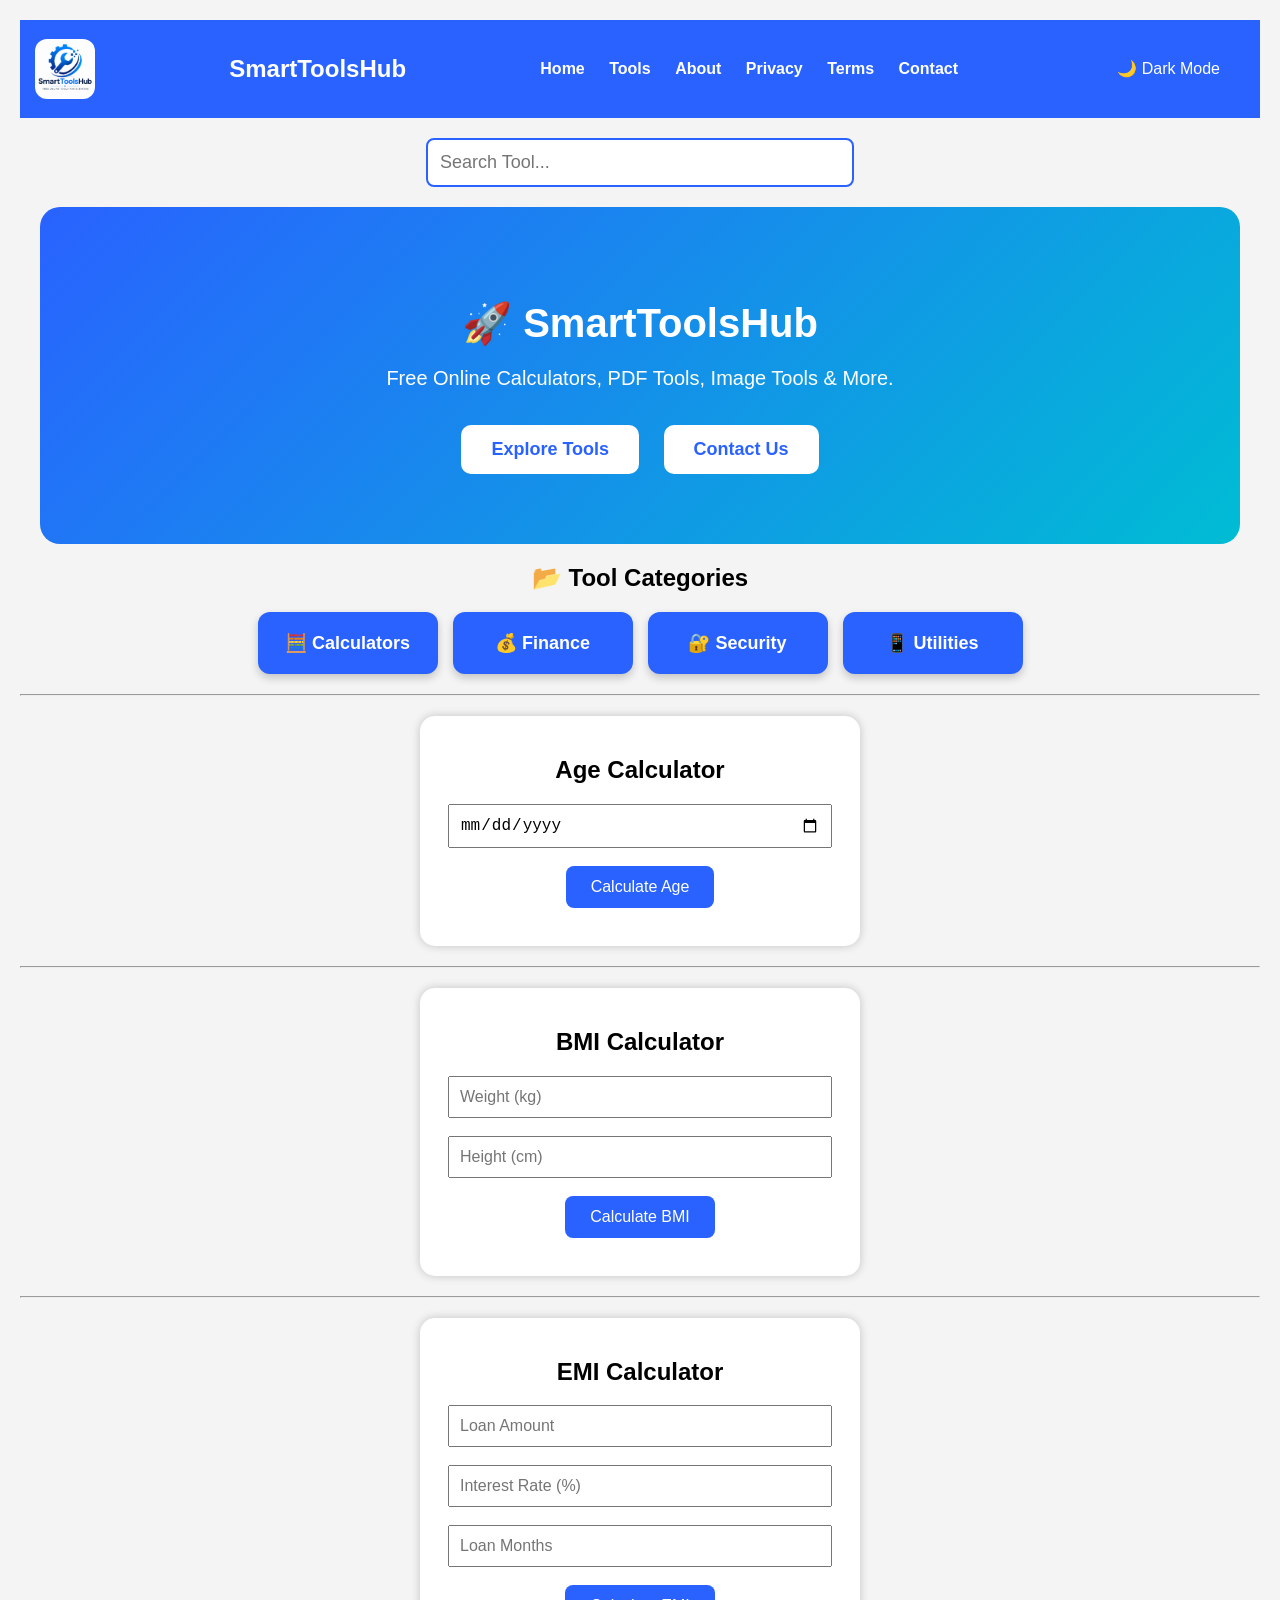
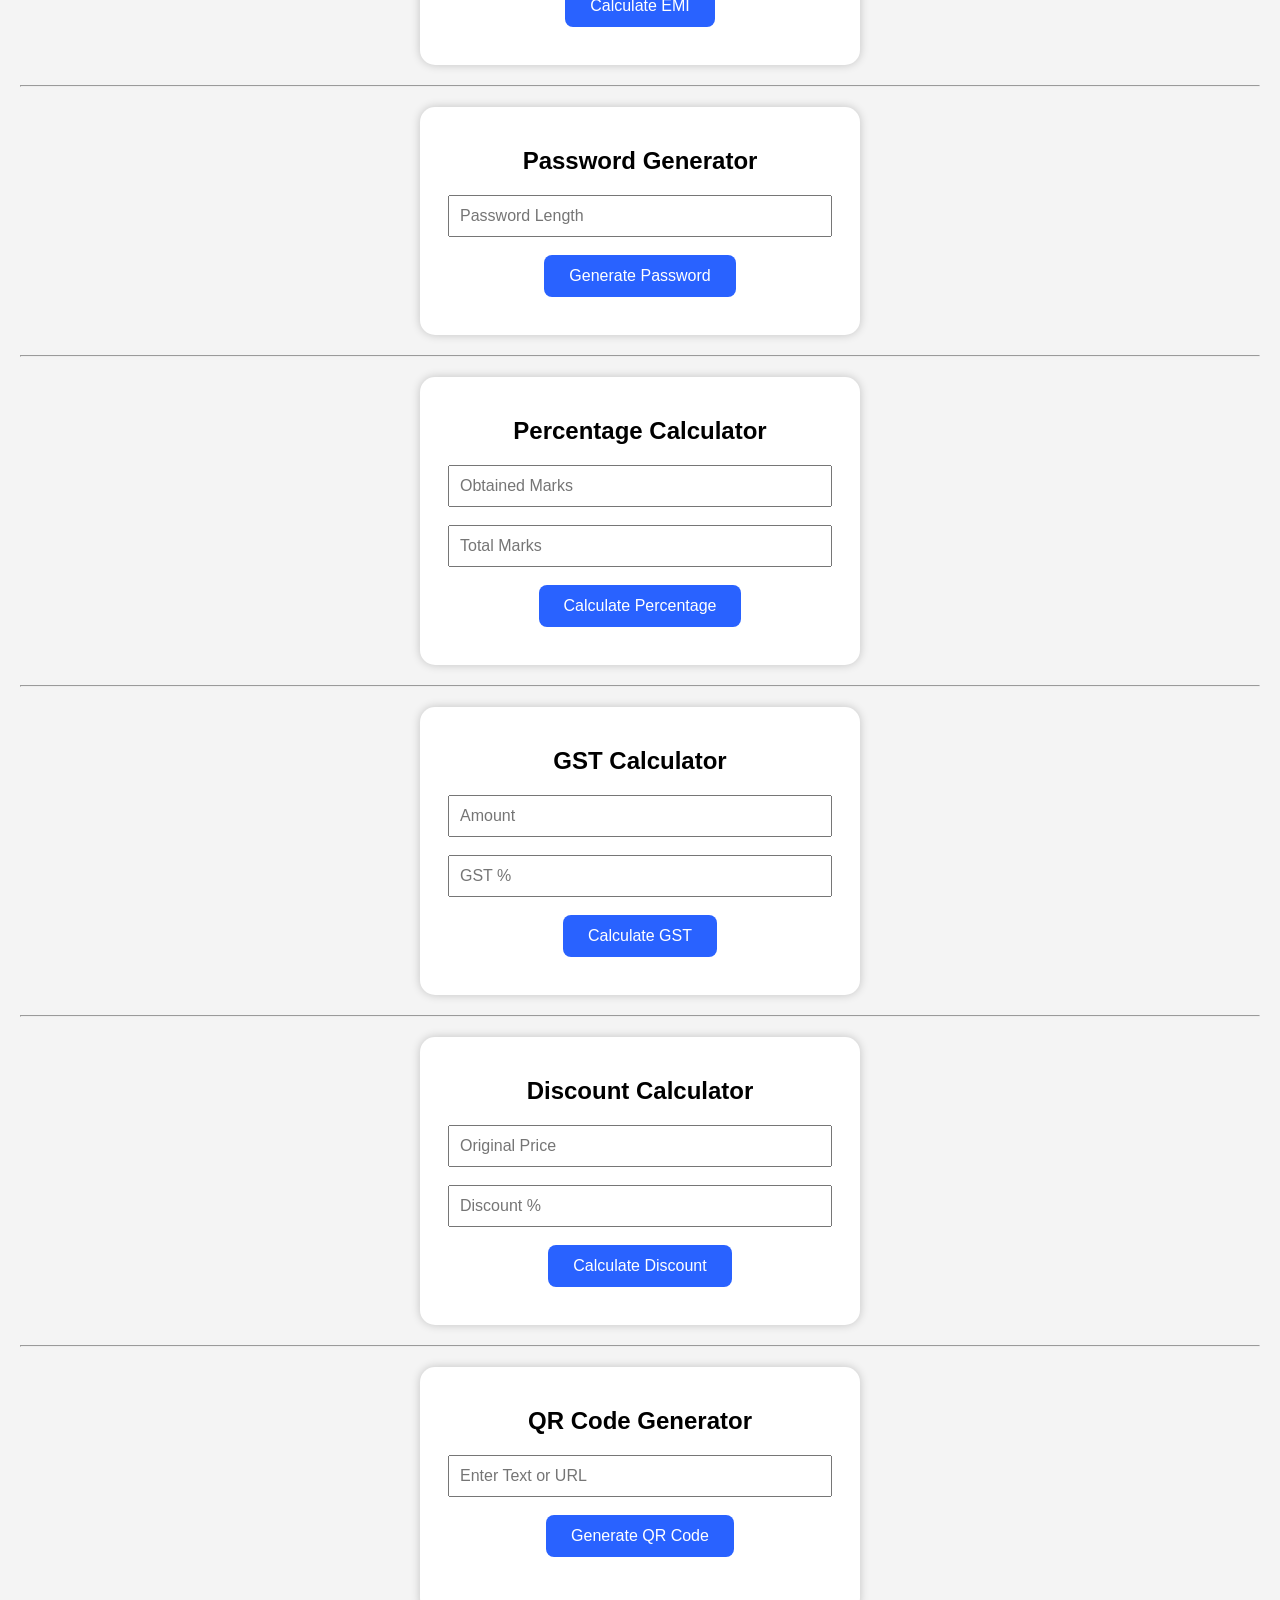
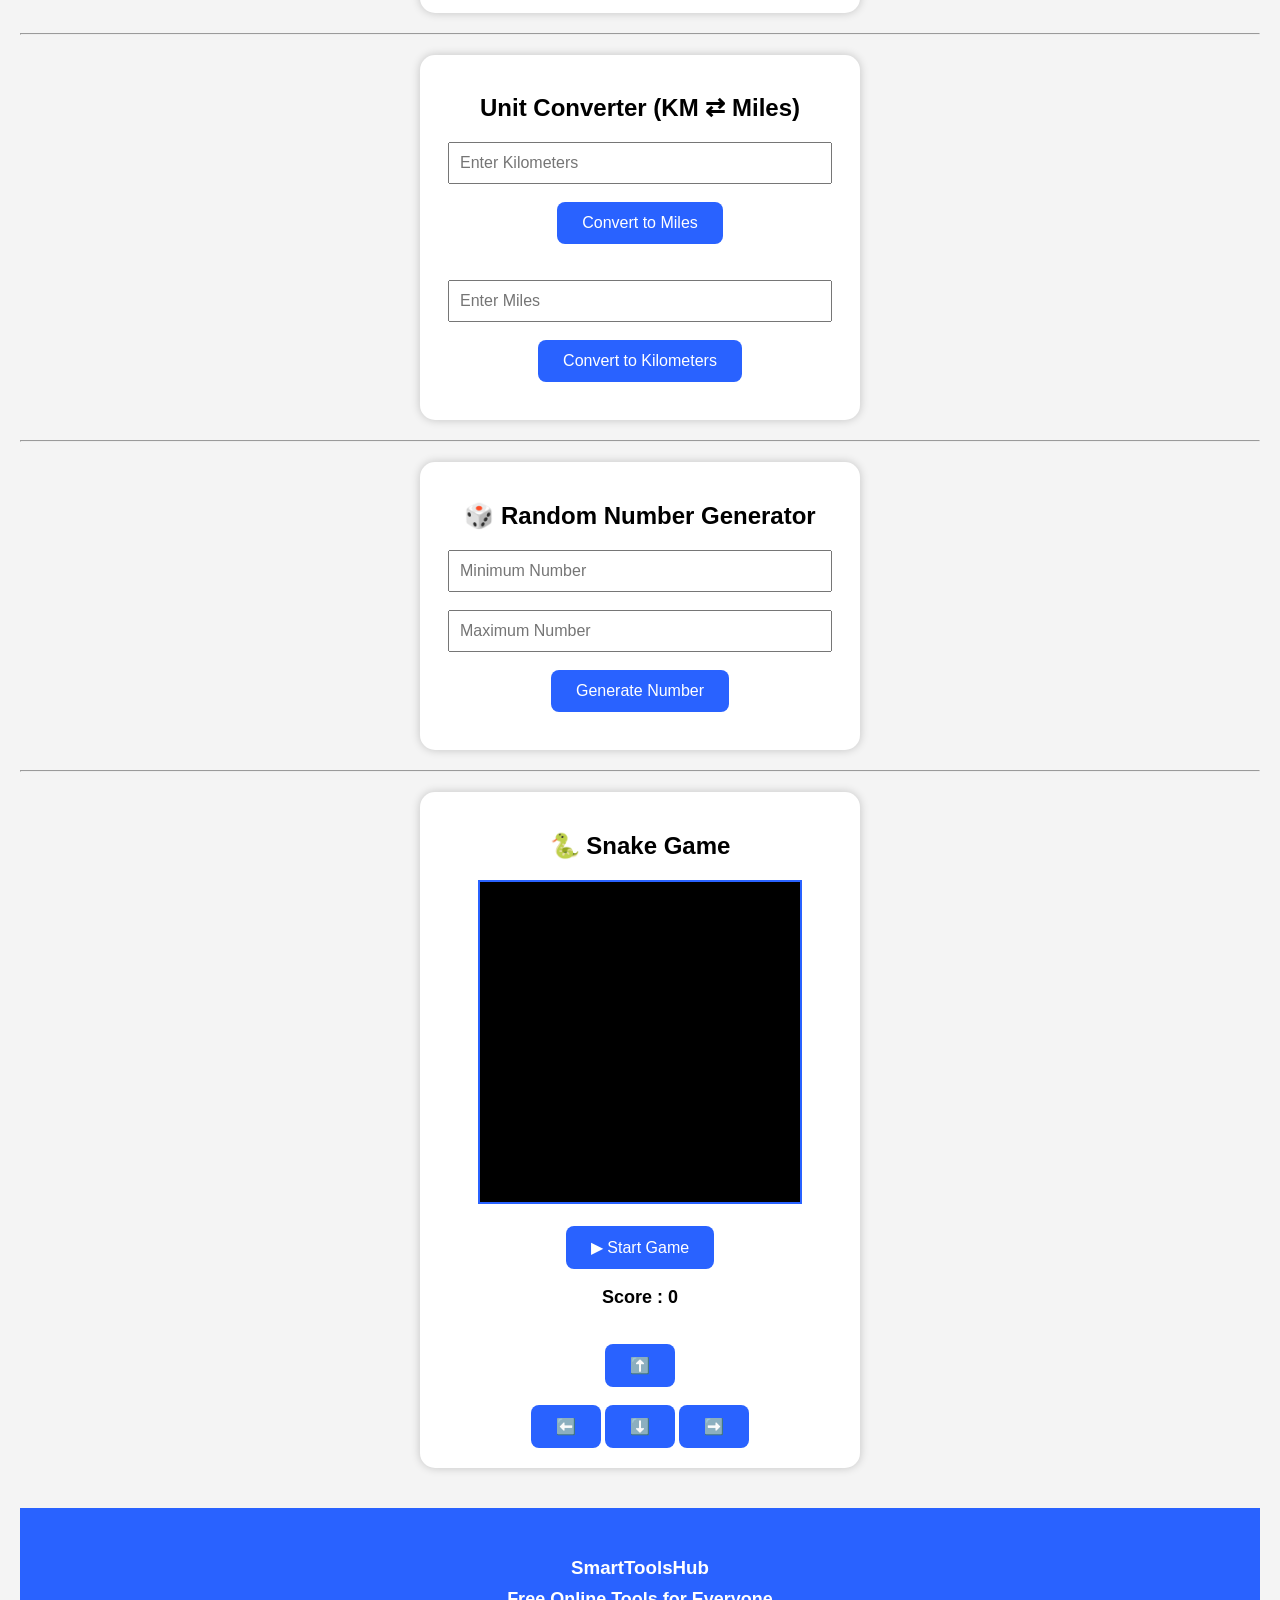
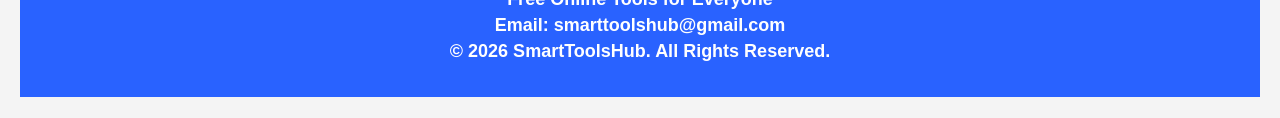
==== commit 474218b0: "Add control buttons for snake game Added buttons for snake game controls to change direction." ====
--- a/index.html
+++ b/index.html
@@ -301,7 +301,21 @@
 </button>
 
 <p id="snakeScore">Score : 0</p>
-
+<br>
+
+<div id="snakeControls">
+
+<button onclick="changeDirection({key:'ArrowUp'})">⬆️</button>
+
+<br><br>
+
+<button onclick="changeDirection({key:'ArrowLeft'})">⬅️</button>
+
+<button onclick="changeDirection({key:'ArrowDown'})">⬇️</button>
+
+<button onclick="changeDirection({key:'ArrowRight'})">➡️</button>
+
+</div>
 </div>
 </section>
 
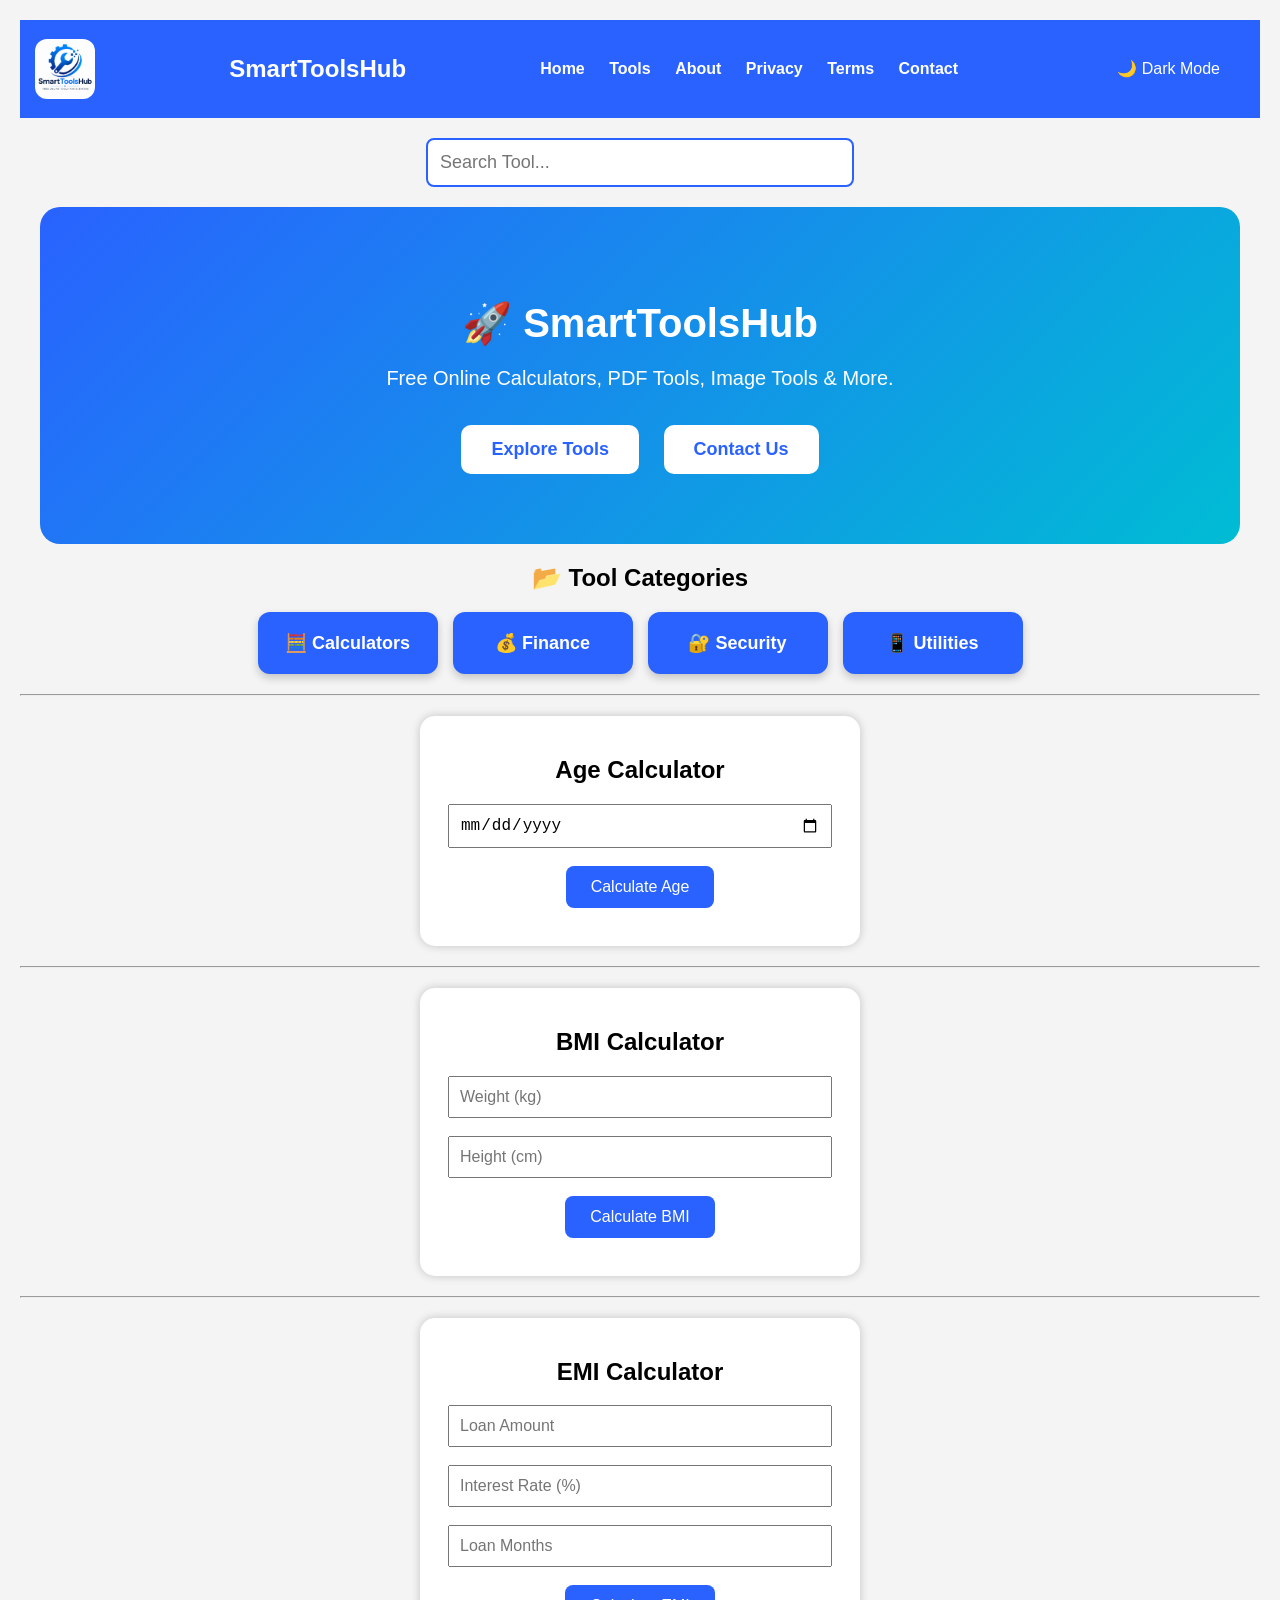
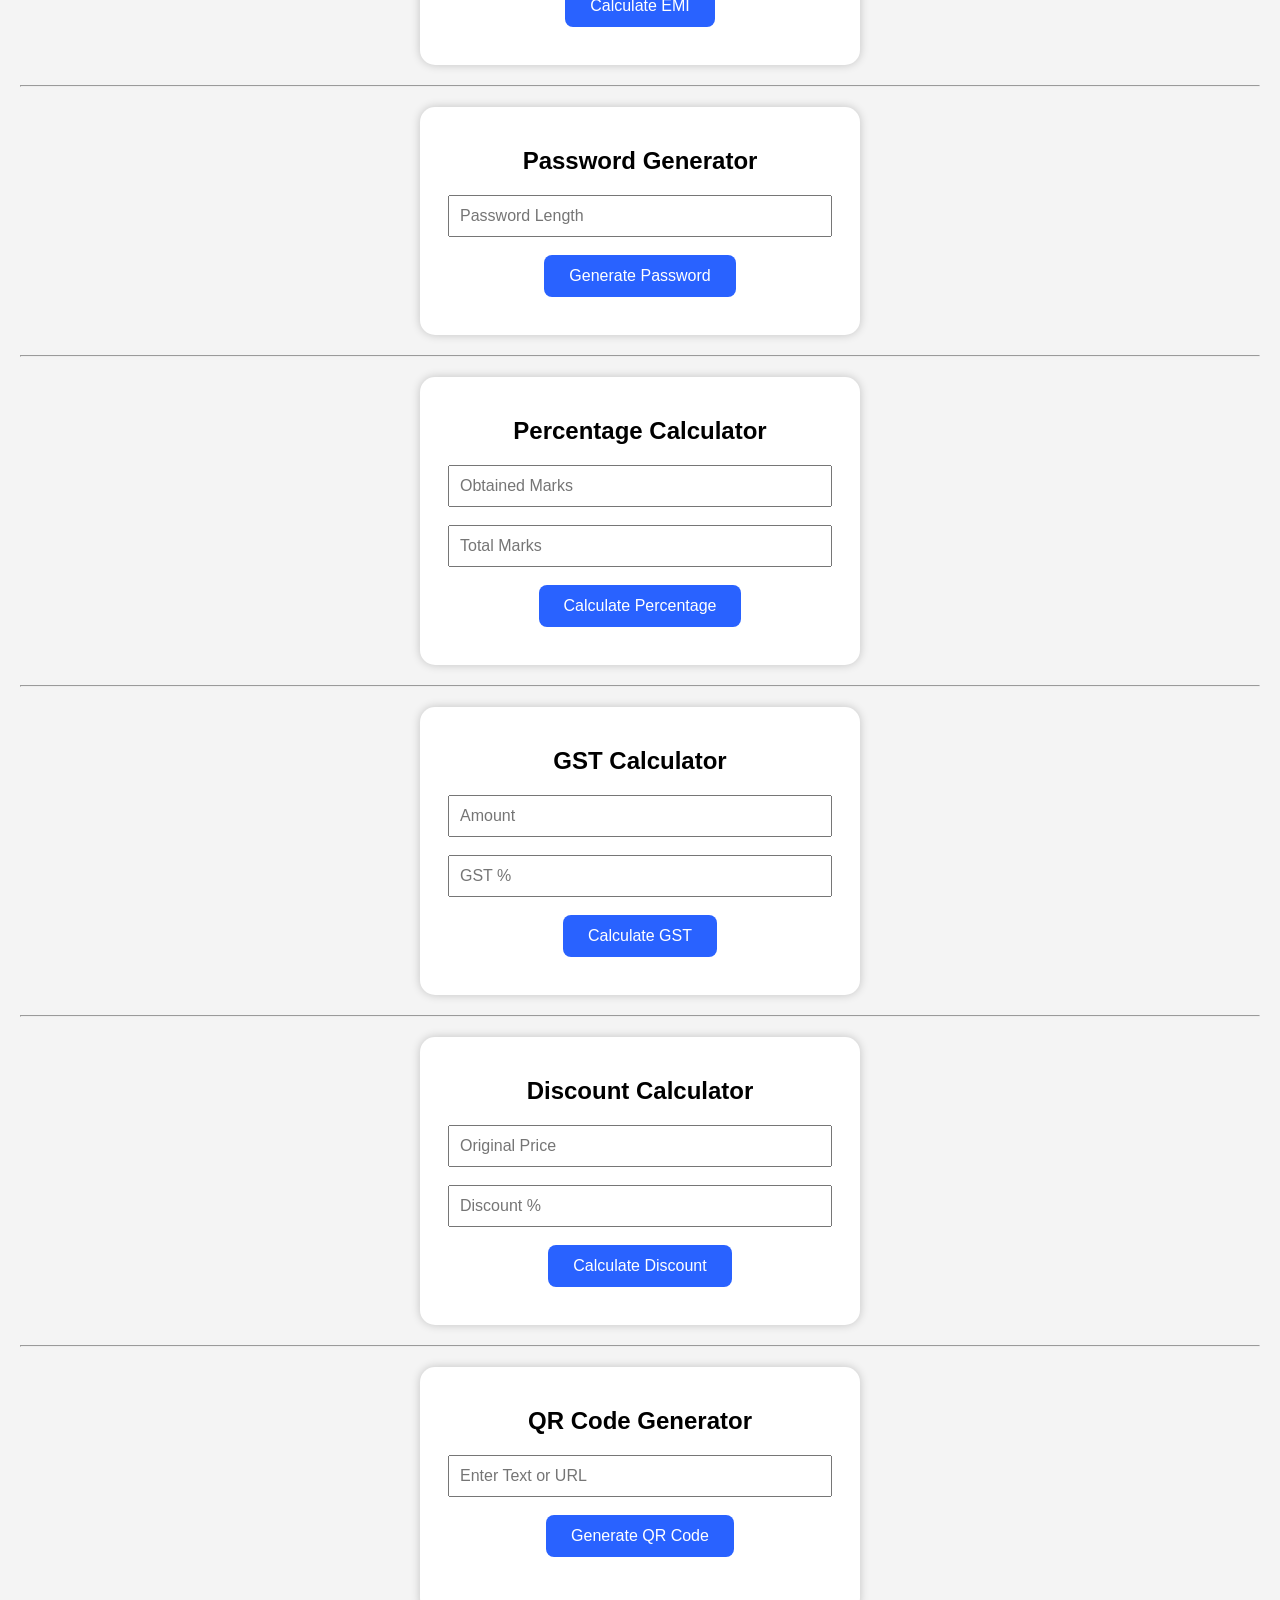
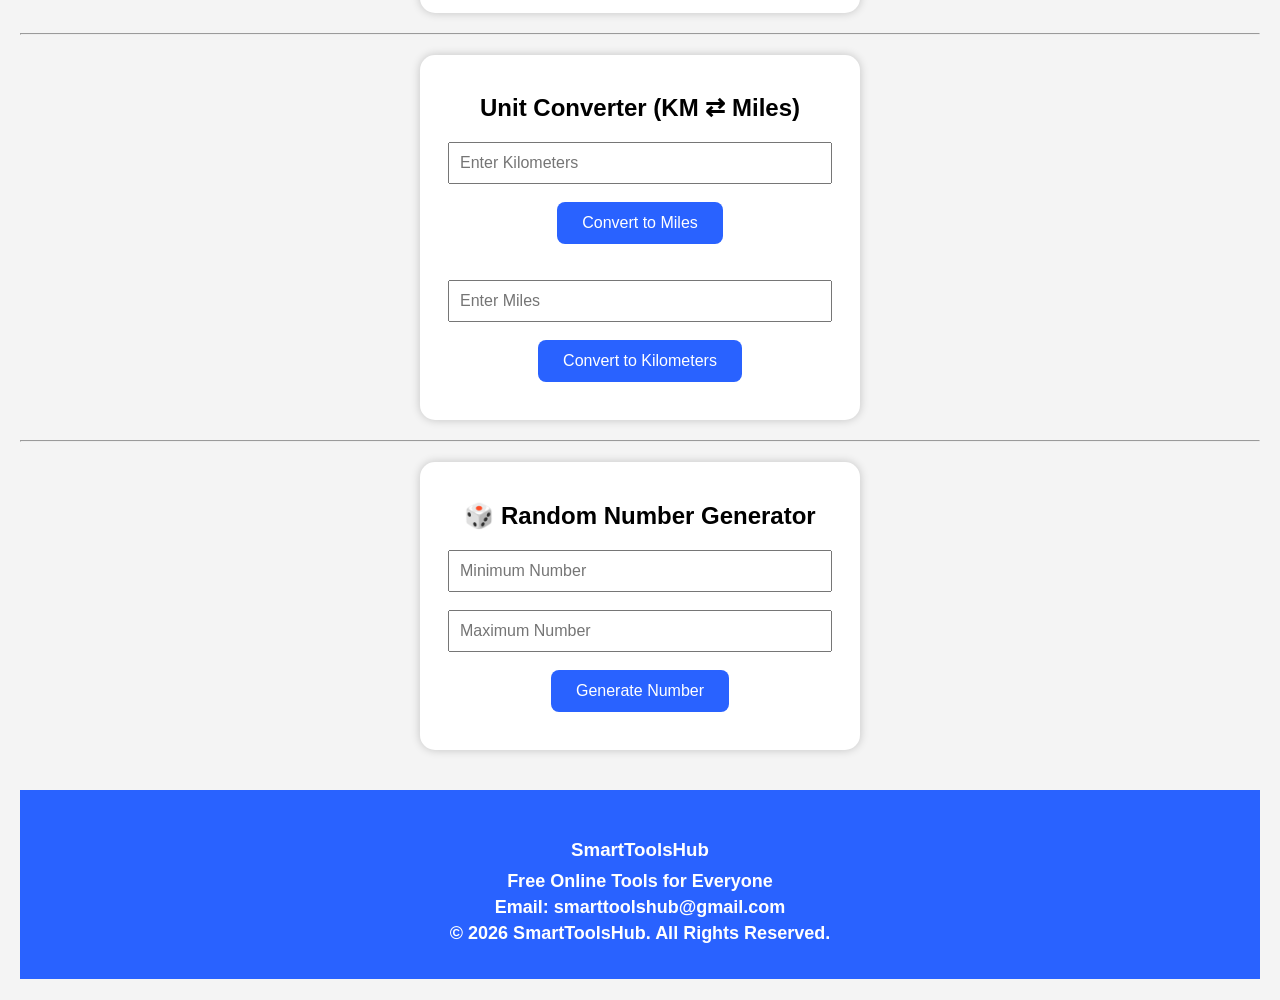
==== commit 1943755b: "Remove Snake Game section from index.html Removed the Snake Game section from the HTML." ====
--- a/index.html
+++ b/index.html
@@ -284,39 +284,7 @@
 <p id="randomResult"></p>
 
 </div> 
-<hr>
-
-<div class="tool">
-
-<h2>🐍 Snake Game</h2>
-
-<canvas id="snakeGame" width="320" height="320"
-style="border:2px solid #2962ff; background:#000;">
-</canvas>
-
-<br><br>
-
-<button onclick="startSnakeGame()">
-▶ Start Game
-</button>
-
-<p id="snakeScore">Score : 0</p>
-<br>
-
-<div id="snakeControls">
-
-<button onclick="changeDirection({key:'ArrowUp'})">⬆️</button>
-
-<br><br>
-
-<button onclick="changeDirection({key:'ArrowLeft'})">⬅️</button>
-
-<button onclick="changeDirection({key:'ArrowDown'})">⬇️</button>
-
-<button onclick="changeDirection({key:'ArrowRight'})">➡️</button>
-
-</div>
-</div>
+    
 </section>
 
 <footer id="contact">
--- a/style.css
+++ b/style.css
@@ -265,4 +265,16 @@
     align-items:center;
     justify-content:space-between;
     flex-wrap:wrap;
-}+}
+#snakeControls{
+text-align:center;
+margin-top:15px;
+}
+
+#snakeControls button{
+width:60px;
+height:60px;
+font-size:28px;
+margin:5px;
+border-radius:12px;
+}
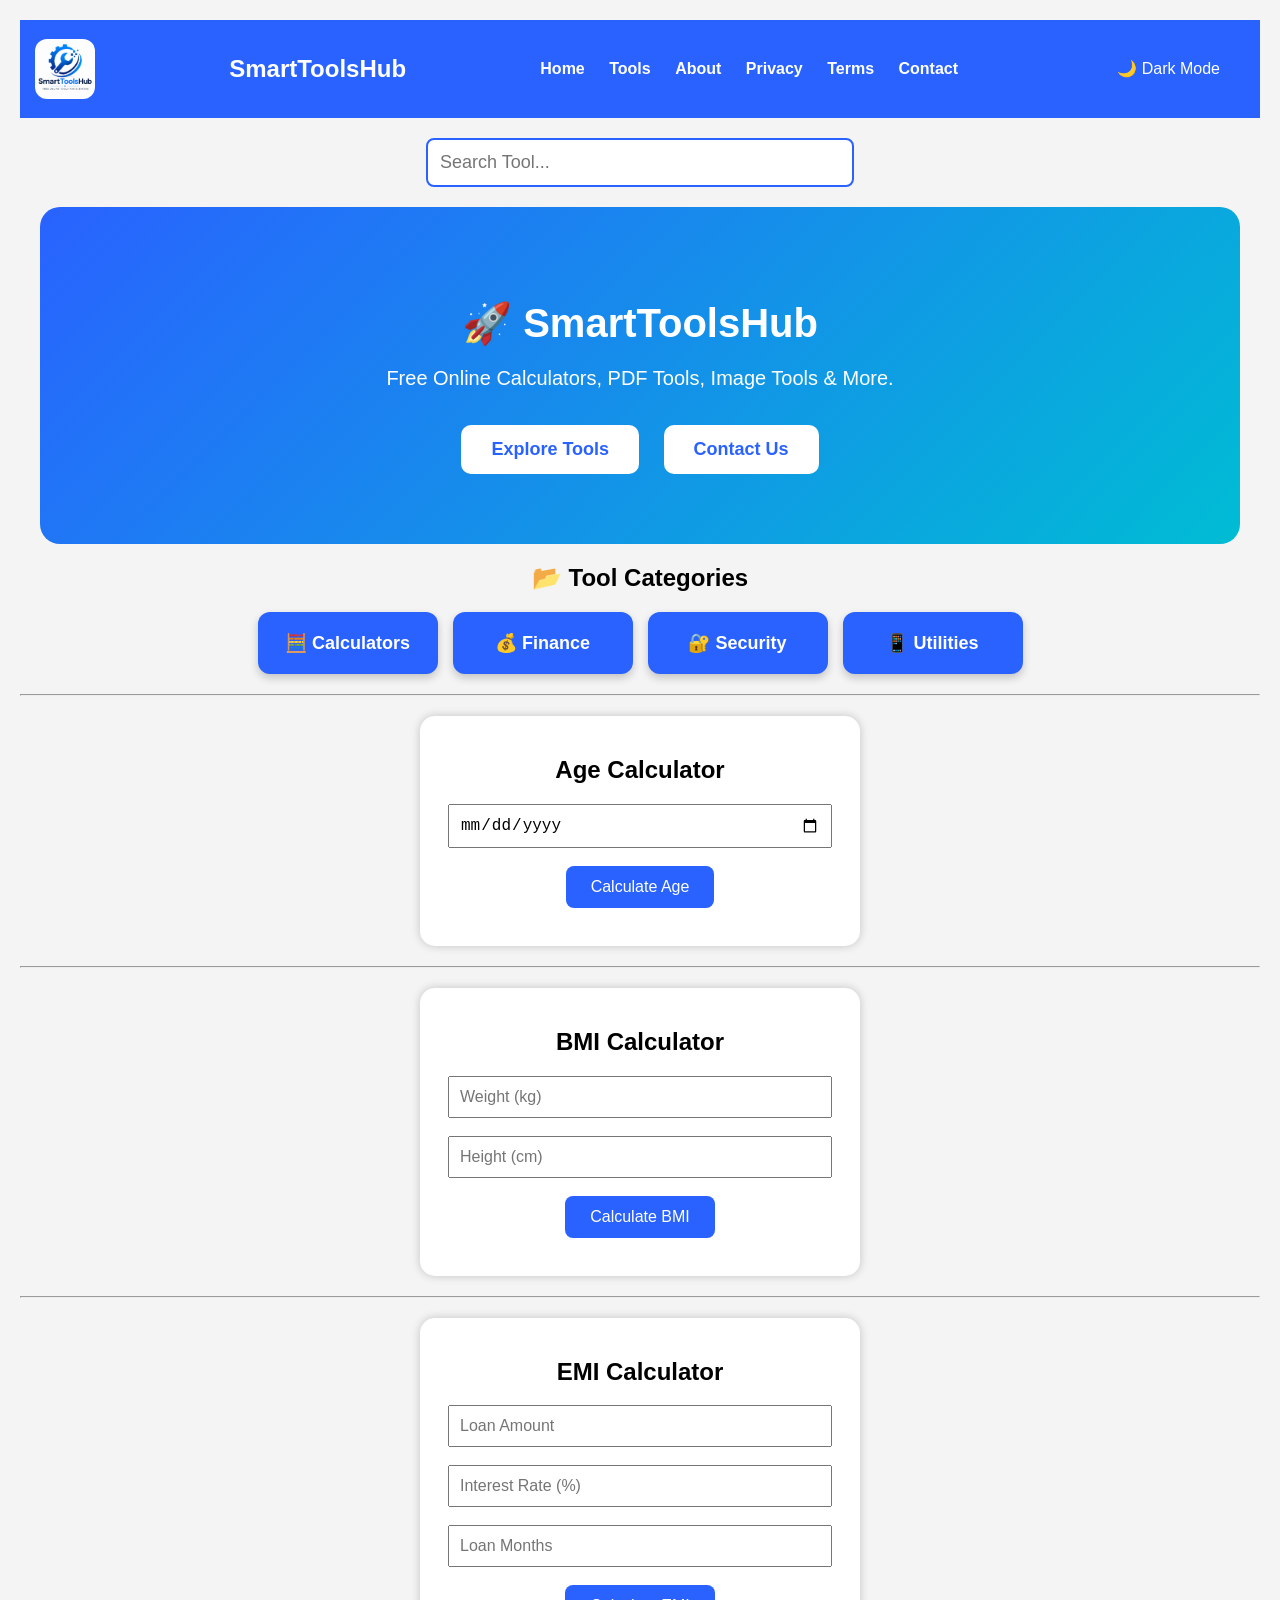
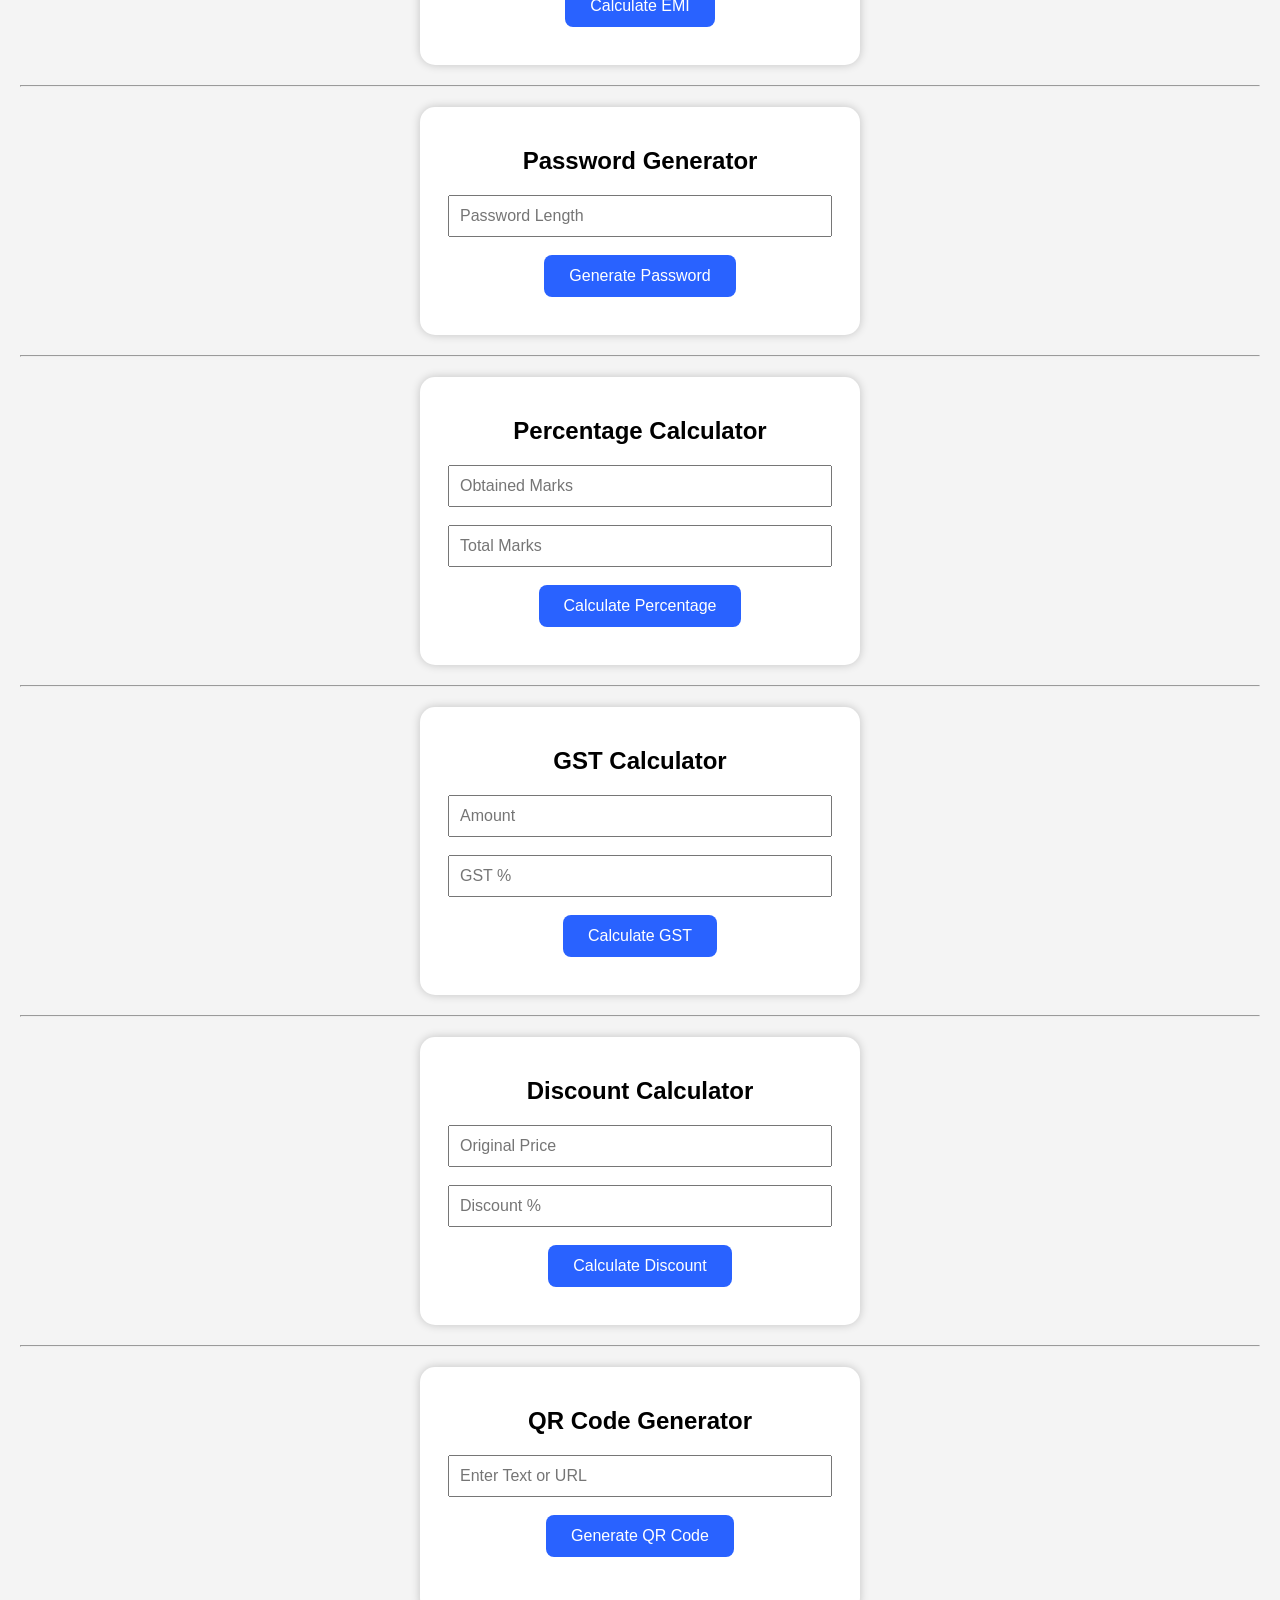
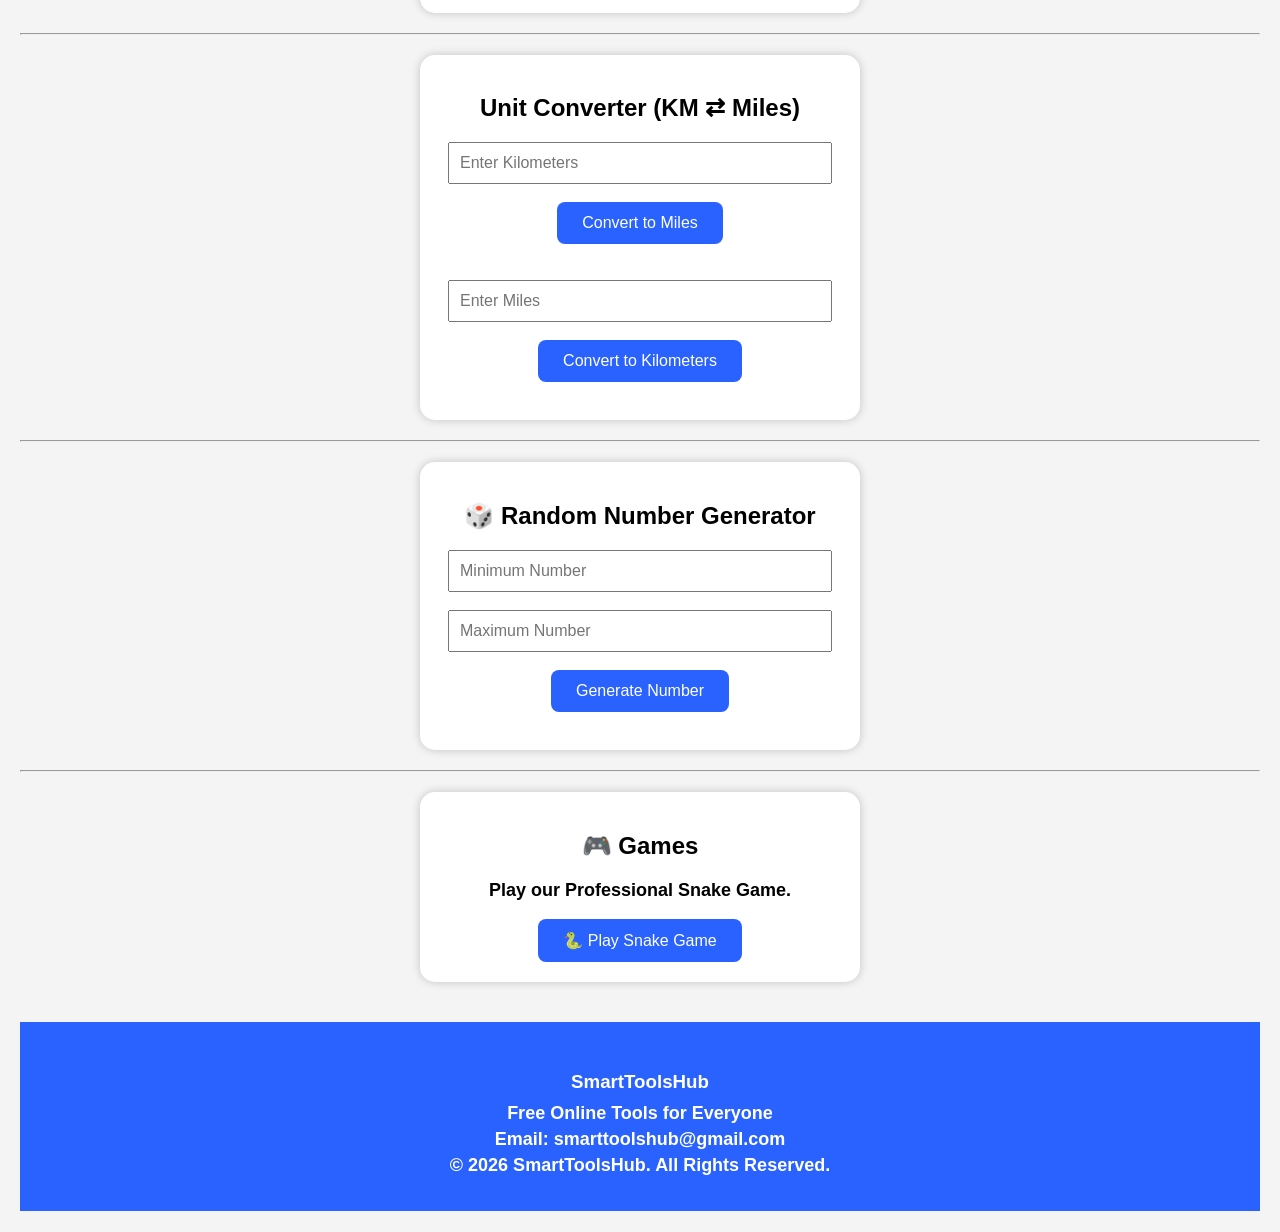
==== commit 614a9eb5: "Add Snake Game section to index.html" ====
--- a/index.html
+++ b/index.html
@@ -284,7 +284,21 @@
 <p id="randomResult"></p>
 
 </div> 
-    
+<hr>
+
+<div class="tool">
+
+<h2>🎮 Games</h2>
+
+<p>Play our Professional Snake Game.</p>
+
+<a href="games/snake.html">
+
+<button>🐍 Play Snake Game</button>
+
+</a>
+
+</div>    
 </section>
 
 <footer id="contact">
--- a/style.css
+++ b/style.css
@@ -266,15 +266,4 @@
     justify-content:space-between;
     flex-wrap:wrap;
 }
-#snakeControls{
-text-align:center;
-margin-top:15px;
-}
-
-#snakeControls button{
-width:60px;
-height:60px;
-font-size:28px;
-margin:5px;
-border-radius:12px;
-}
+
